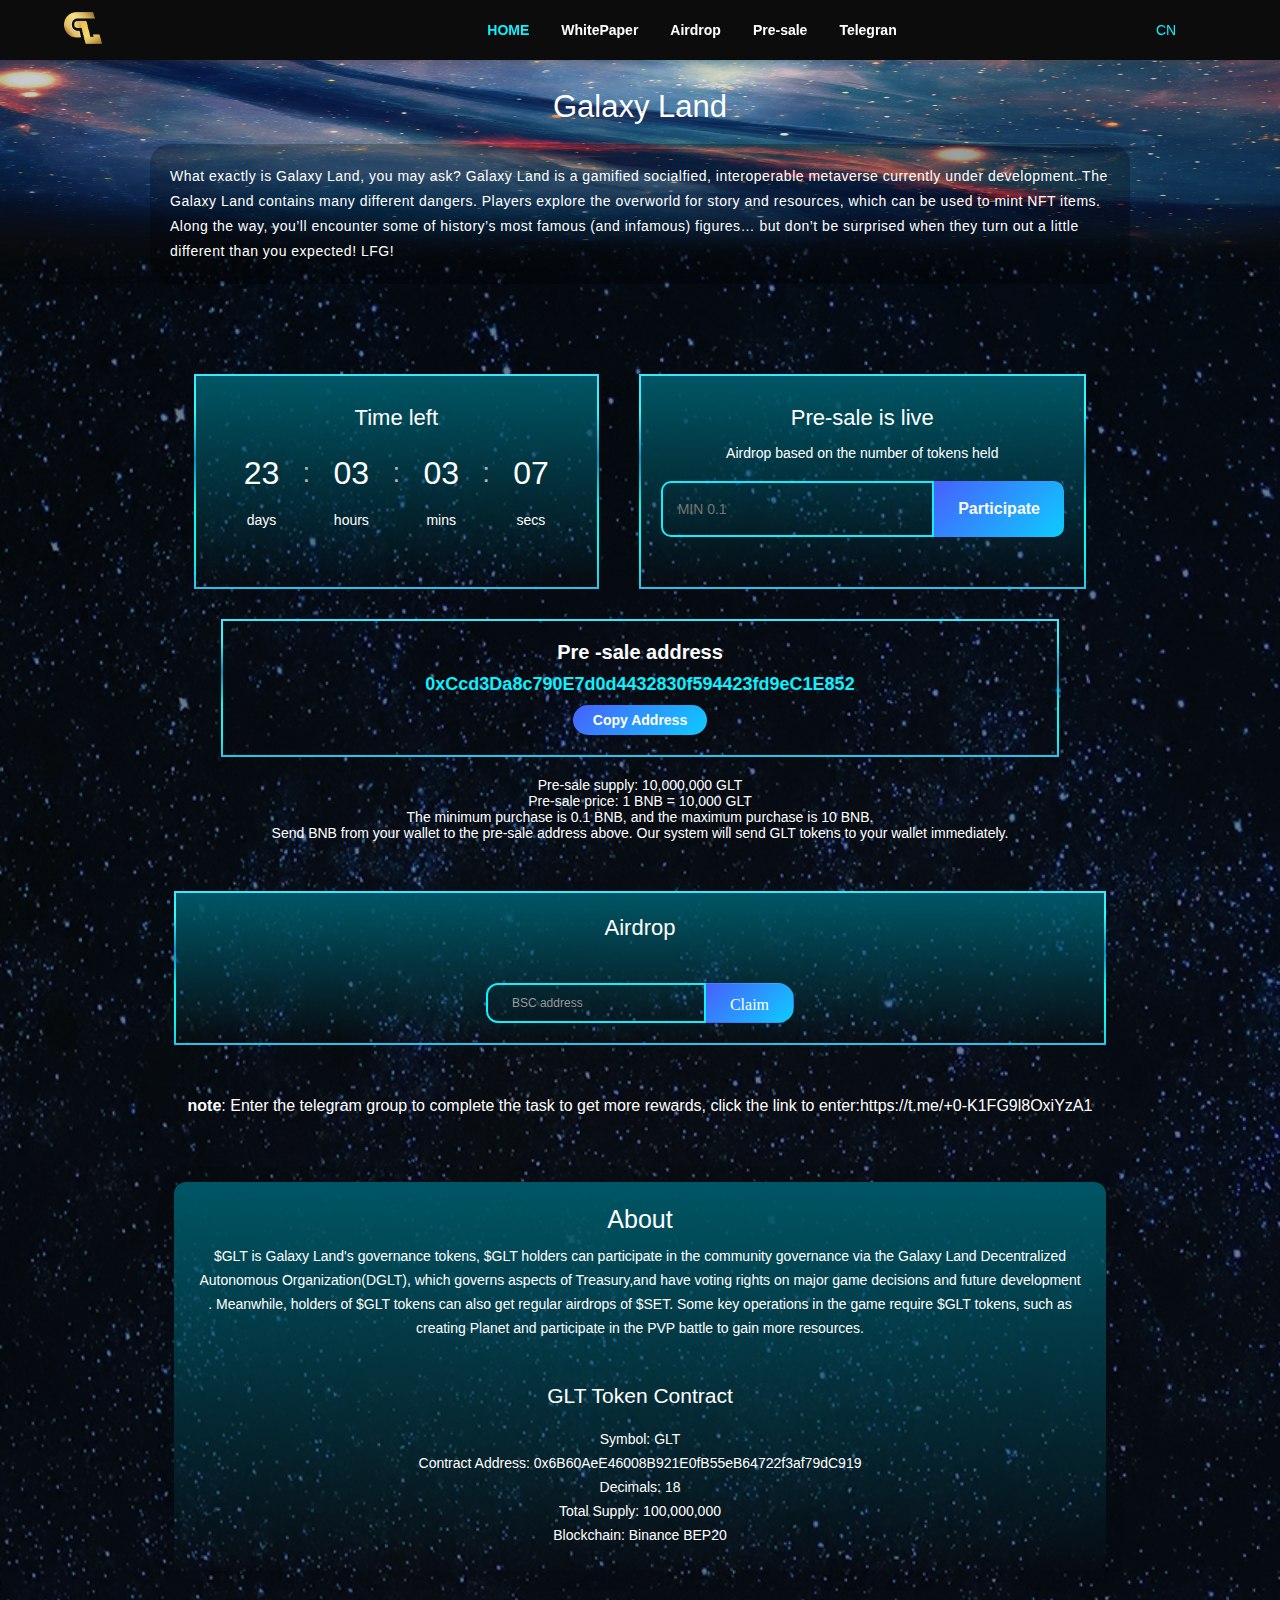
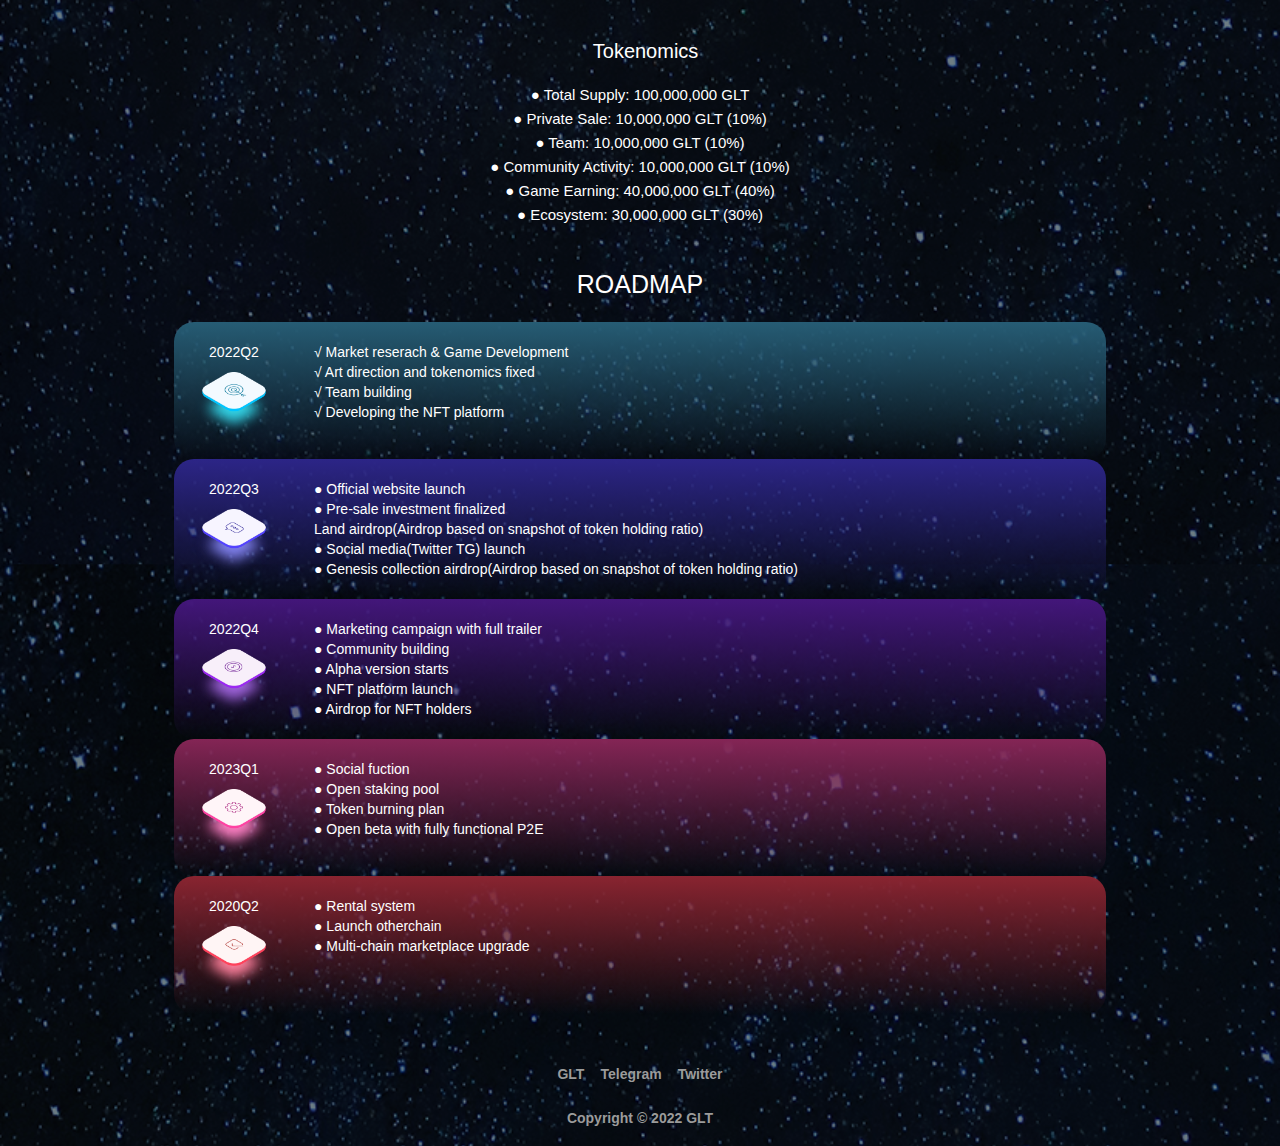
==== mobile/index.html @ 3dbb5136 "Add files via upload" ====
<!DOCTYPE html>
<html>

<head>
    <meta http-equiv="Content-Type" content="text/html; charset=UTF-8">

    <meta http-equiv="X-UA-Compatible" content="IE=edge">
    <meta name="viewport" content="width=device-width,initial-scale=1,user-scalable=no">
    <meta name="description" content="Galaxy Land">
    <meta name="msapplication-TileColor" content="#fff">
    <meta name="theme-color" content="#fff">
    <title>Galaxy Land</title>
    <link rel="shortcut icon" href="./assets/img/favicon.ico">
    <link href="./files/iconfont.css" rel="stylesheet">
    <link rel="stylesheet" href="./files/bootstrap.min.css">
    <link href="./files/main.73a8c1e0.chunk.css" rel="stylesheet">
    <link href="./files/css1127.css" rel="stylesheet">
    <link rel="stylesheet" href="./files/layer.css" id="layuicss-layer">
    <style type="text/css">
        /* Copyright 2014-present Evernote Corporation. All rights reserved. */
        @keyframes caretBlink {
            from {
                opacity: 1.0;
            }

            to {
                opacity: 0.0;
            }
        }

        @keyframes rotateSpinner {
            from {
                transform: rotate(0deg);
            }

            to {
                transform: rotate(360deg);
            }
        }

        #text-tool-caret {
            animation-name: caretBlink;
            animation-iteration-count: infinite;
            animation-timing-function: cubic-bezier(1.0, 0, 0, 1.0);
            animation-duration: 1s;
        }

        #en-markup-loading-spinner {
            position: absolute;
            top: calc(50% - 16px);
            left: calc(50% - 16px);
            width: 32px;
            height: 32px;
        }

        #en-markup-loading-spinner img {
            position: relative;
            top: 0px;
            left: 0px;
            animation-name: rotateSpinner;
            animation-duration: 0.6s;
            animation-iteration-count: infinite;
            animation-timing-function: linear;
        }
    </style>
    <style type="text/css">
        /* Copyright 2014-present Evernote Corporation. All rights reserved. */
        .skitchToastBoxContainer {
            position: absolute;
            width: 100%;
            text-align: center;
            top: 30px;
            -webkit-user-select: none;
            -moz-user-select: none;
            pointer-events: none;
        }

        .skitchToastBox {
            width: 200px;
            height: 16px;
            padding: 12px;
            background-color: rgba(47, 55, 61, 0.95);
            border-radius: 4px;
            color: white;
            cursor: default;
            font-size: 10pt;
            text-shadow: 1px 1px 2px rgba(0, 0, 0, 0.32);
            font-family: 'Soleil', Helvetica, Arial, sans-serif;
            border: 2px rgba(255, 255, 255, 0.38) solid;
        }

        .lang-zh-cn .skitchToastBox {
            font-family: '微软雅黑', 'Microsoft YaHei', SimSun,
                '&#x30E1;&#x30A4;&#x30EA;&#x30AA;', Meiryo, 'MS PGothic', 'Soleil',
                Helvetica, Arial, sans-serif;
        }

        .lang-ja-jp .skitchToastBox {
            font-family: '&#x30E1;&#x30A4;&#x30EA;&#x30AA;', Meiryo, 'MS PGothic',
                '微软雅黑', 'Microsoft YaHei', SimSun, 'Soleil', Helvetica, Arial,
                sans-serif;
        }

        .skitchToast {
            padding-left: 20px;
            padding-right: 20px;
            display: inline-block;
            height: 10px;
            color: #f1f5f8;
            text-align: center;
        }

        .skitchVisible {
            /* Don't remove this class it's a hack used by the Evernote Clipper */
        }
    </style>
    <style type="text/css">
        /* Copyright 2014-present Evernote Corporation. All rights reserved. */

        @font-face {
            font-family: 'Soleil';
            src: url([data-uri]);
            font-weight: normal;
            font-style: normal;
        }
    </style>
    <style type="text/css">
        /* Copyright 2019-present Evernote Corporation. All rights reserved. */

        #en-markup-disabled {
            position: fixed;
            z-index: 9999;
            width: 100%;
            height: 100%;
            top: 0px;
            left: 0px;
            cursor: default;
            -webkit-user-select: none;
        }

        #en-markup-alert-container {
            position: absolute;
            z-index: 9999;
            width: 450px;
            left: calc(50% - 225px);
            top: calc(50% - 85px);
            background-color: white;
            box-shadow: 0 2px 7px 1px rgba(0, 0, 0, 0.35);
            -webkit-user-select: none;
        }

        #en-markup-alert-container .cell-1 {
            position: relative;
            height: 110px;
            width: 105px;
            float: left;
            text-align: center;
            background-image: url([data-uri]);
            background-position: 65% 50%;
            background-repeat: no-repeat;
        }

        #en-markup-alert-container .cell-2 {
            position: relative;
            float: left;
            width: 345px;
            margin-top: 29px;
            margin-bottom: 20px;
        }

        #en-markup-alert-container .cell-2 .cell-2-title {
            margin-bottom: 5px;
            padding-right: 30px;
            font-size: 12pt;
            font-family: Tahoma, Arial;
        }

        #en-markup-alert-container .cell-2 .cell-2-message {
            padding-right: 30px;
            font-size: 9.5pt;
            font-family: Tahoma, Arial;
        }

        #en-markup-alert-container .cell-3 {
            position: relative;
            width: 450px;
            height: 60px;
            float: left;
            background-color: rgb(240, 240, 240);
        }

        #en-markup-alert-container .cell-3 button {
            position: absolute;
            top: 12px;
            right: 15px;
            width: 110px;
            height: 36px;
        }

        #en-markup-alert-container .cell-3 button.alt-button {
            position: absolute;
            top: 12px;
            right: 140px;
            width: 110px;
            height: 36px;
        }
    </style>
</head>

<body>
    <div id="root">
        <div class="sc-fzqPZZ gLiaon">
            <div width="1200" class="sc-fzokOt TrbVa">
                <div class="sc-fzoxKX gZSyGK">
                    <div class="sc-fzqBkg fCkJVF">
                        <a class="sc-fzqBZW eNQuho" href="./index_zh_cn.html">
                            <img src="./files/logo.png" height="32" style="margin-top: -4px;">
                        </a>
                    </div>
                    <nav class="sc-fznMAR gSVBBi">
                        <a aria-current="page" class="sc-fznWOq cpDhnN active" href="./index_zh_cn.html">HOME</a>
                        <a class="sc-fznWOq cpDhnN" href="https://sullivan-alyssa.gitbook.io/galaxy-land/">WhitePaper</a>
                        <a class="sc-fznWOq cpDhnN" href="/index_zh_cn.html#kongtou">Airdrop</a>
                        <a class="sc-fznWOq cpDhnN" href="/index_zh_cn.html#yushou">Pre-sale</a>
                        <a class="sc-fznWOq cpDhnN" href="https://t.me/+0-K1FG9l8OxiYzA1">Telegran</a>
                    </nav>
                    <div class="nav_x">
                        <div class="sc-fzoYkl hfPoTr">
                            <div class="sc-fzoXWK hnKkAN">
                                <div style="border:0;" font-size="14" size="36" class="sc-AxjAm cmTVDY">
                                    <a href="./index_cn.html" target="" class="sc-AxiKw cvjDiR">CN</a>
                                </div>
                                <div class="sc-fznxKY kfRyXm">
                                    <button color="#9999ff" font-size="14" size="36" class="sc-AxjAm cmTVDY"></button>
                                </div>
                            </div>
                        </div>
                        <div class="menu" style="display:none;">
                            <i class="iconfont"><img style="width: 15px;" src="./files/menuIcon.png" alt=""
                                    srcset=""></i>
                        </div>
                    </div>
                </div>
                <div class="Menuh5" style="display: none; height: auto;">
                    <a id="hh5menu1" href="javascript:void(0);"><img src="./files/h5qx.png"></a>
                    <ul class="nav_phone">
                        <li><a href="./index_zh_cn.html" class="MenuB on lang" data-params="v2">HOME</a></li>
                        <li><a href="https://www.doc88.com/p-10287114866722.html" class="MenuB">WhitePaper</a></li>
                        <li><a href="https://t.me/+0-K1FG9l8OxiYzA1" class="MenuB">Telegran</a></li>
                        <li><a href="./index_en_us.html" class="MenuB">En</a></li>
                    </ul>
                </div>
            </div>
        </div>
        <div class="bg">
            <div class="banner1">
                <center style="color: #fff;">
                    <h1>Galaxy Land</h1>
                    <h3 class="sc-fznAgC hgrRhH">
                        What exactly is Galaxy Land, you may ask? Galaxy Land is a gamified socialfied, interoperable
                        metaverse currently under development.
                        The Galaxy Land contains many different dangers. Players explore the overworld for story and
                        resources, which can be used to mint NFT items. Along the way, you’ll encounter some of
                        history’s
                        most famous (and infamous) figures… but don’t be surprised when they turn out a little different
                        than you expected! LFG!
                    </h3>
                </center>
            </div>
        </div>
        <center>
            <div class="sc-fzqMAW himZKo">
                <div class="sc-fzoydu euCaVx">
                    <div width="1200" class="sc-fzokOt TrbVa">
                        <div class="sc-fzoJMP cZOdVc sections1">
                            <ul class="navs">
                                <li>
                                    <h3>Time left</h3>
                                    <div class="countdown">
                                        <div class="timelist">
                                            <time class="day_show">23</time>
                                            <a>days</a></div>
                                        <em>:</em>
                                        <div class="timelist">
                                            <time class="hour_show">03</time>
                                            <a>hours</a></div>
                                        <em>:</em>
                                        <div class="timelist">
                                            <time class="minute_show">03</time>
                                            <a>mins</a></div>
                                        <em>:</em>
                                        <div class="timelist">
                                            <time class="second_show">07</time>
                                            <a>secs</a></div>
                                    </div>
                                </li>
                                <li>
                                    <h3>Pre-sale is live</h3>
                                    <p>Airdrop based on the number of tokens held
                                    <div class="max-rengou">
                                        <input type="text" name="amount" id="amount" placeholder="MIN 0.1">
                                        <button onclick="transfer()">Participate</button>
                                    </div>
                                </li>
                            </ul>

                            <div class="Presale">
                                <div class="Presale_1">
                                    <span class="Presale_bt">
                                        Pre -sale address
                                    </span>
                                    <span id="sss1" class="copy">0xCcd3Da8c790E7d0d4432830f594423fd9eC1E852</span>
                                    <div>
                                        <button><a class=" copy" data-clipboard-target="#sss1" href="javascript:;">Copy
                                                Address</a></button>
                                    </div>
                                </div>
                                <div class="Presale_text">
                                    <p>Pre-sale supply: 10,000,000 GLT</p>
                                    <p>Pre-sale price: 1 BNB = 10,000 GLT</p>
                                    <p>The minimum purchase is 0.1 BNB, and the maximum purchase is 10 BNB.</p>
                                    <p>Send BNB from your wallet to the pre-sale address above. Our system will send GLT
                                        tokens to your wallet immediately.</p>
                                </div>

                            </div>
                        </div>
                        <div class="containers">
                            <div class="title">Airdrop</div>
                            <div class="row rows">
                                <div class="col-12 col-sm-10 col-md-9 col-lg-6 address-panel">
                                    <div id="airdrop-form" data-lpignore="true">
                                        <div class="input-group">
                                            <input style="text-indent: 12px;
                                        border: 2px solid #0DF1FF;
                                        width: 220px;
                                        height: 40px;
                                        border-radius: 12px 0 0 12px;
                                        color: #BCBCBC;
                                        background-color: rgba(0, 0, 0, 0);
                                    " name="address" value="" id="address" class="input form-control address"
                                                type="text" placeholder="BSC address">
                                            <button type="submit" class="btn btn-fill join-btn">Claim</button>
                                        </div>
                                    </div>

                                </div>

                                <div class="col-12 col-sm-10 col-md-9 col-lg-6 share-panel">
                                    <div class="text-break">
                                        <div style="margin-bottom:10px;">
                                            <b>Invitation rules:</b>Users can get additional token awards by inviting
                                            friends to participate in airdrops. Each friend invites one friend to get
                                            100
                                            SET,
                                            each person can invite up to 30 friends, up to 3000 SET. The number of
                                            airdrops
                                            is limited, and the number of time is limited. Come on!
                                        </div>
                                        <span class="me-3"><b>Invitation link:</b></span>
                                        <div style="margin-top:20px;">

                                        </div>
                                        <input type="hidden" value="">
                                        <span id="foo" class=" qrcode copy"
                                            text=""></span>

                                        <a class="copy d-inline-block qrcode-s" data-clipboard-target="#foo"
                                            text="" href="javascript:;">
                                            <img style="height: 20px;" src="./files/copy.png"
                                                alt="Copy to clipboard"></a>
                                    </div>
                                    <div class="row mt-4 text-center justify-content-between">
                                        <div class="col-3">
                                            <div class="heading-h5"><span class="text-primary">0</span> SET</div>
                                            <div class="text-muted">reward</div>
                                        </div>
                                        <div class="col-12 col-sm-3 d-flex justify-content-around pt-3 pt-sm-0">
                                            <button id="withdraw" class="btn btn-fill ">Claim</button>
                                        </div>
                                    </div>
                                </div>

                            </div>
                        </div>


                    </div>

                </div>
                <div size="48" class="sc-Axmtr emyvNS"></div>
                <h3 class="sc-pZBmh dzvSDt" style="line-height:25px;"><b style="color:#fff">note</b>:
                    Enter the telegram group to complete the task to get more rewards, click the link to enter:<a
                        style="color:#fff" href="https://t.me/+0-K1FG9l8OxiYzA1">https://t.me/+0-K1FG9l8OxiYzA1</a>
                </h3>
                <div size="48" class="emyvNS1"></div>
                <div size="48" class="emyvNS1"></div>
                <!--token-->
                <div class="token">
                    <h2>About</h2>
                    <p>$GLT is Galaxy Land's governance tokens, $GLT holders can participate in the community governance
                        via
                        the Galaxy Land Decentralized Autonomous Organization(DGLT), which governs aspects of
                        Treasury,and
                        have voting rights on major game decisions and future development . Meanwhile, holders of $GLT
                        tokens can also get regular airdrops of $SET. Some key operations in the game require $GLT
                        tokens,
                        such as creating Planet and participate in the PVP battle to gain more resources.
                    </p><br>

                    <h3>GLT Token Contract</h3>
                    <ul style="text-align: center;">
                        <li>
                            <i></i>
                            <span>Symbol:</span>
                            <span>GLT</span>
                        </li>
                        <li>
                            <i></i>
                            <span>Contract Address:</span>
                            <span>0x6B60AeE46008B921E0fB55eB64722f3af79dC919</span>
                        </li>
                        <li>
                            <i></i>
                            <span>Decimals:</span>
                            <span>18</span>
                        </li>
                        <li>
                            <i></i>
                            <span>Total Supply:</span>
                            <span>100,000,000</span>
                        </li>
                        <li>
                            <i></i>
                            <span>Blockchain:</span>
                            <span>Binance BEP20</span>
                        </li>
                    </ul>
                </div>
                <div class="token2">
                    <div class="token2_h3">
                        &nbsp;&nbsp;Tokenomics
                    </div>
                    <ul>
                        <li>
                            <span>●</span>
                            Total Supply: 100,000,000 GLT
                        </li>
                        <li>
                            <span>●</span>
                            Private Sale: 10,000,000 GLT (10%)
                        </li>
                        <li>
                            <span>●</span>
                            Team: 10,000,000 GLT (10%)
                        </li>
                        <li>
                            <span>●</span>
                            Community Activity: 10,000,000 GLT (10%)
                        </li>
                        <li>
                            <span>●</span>
                            Game Earning: 40,000,000 GLT (40%)
                        </li>
                        <li>
                            <span>●</span>
                            Ecosystem: 30,000,000 GLT (30%)
                        </li>
                    </ul>
                </div>
                <div class="routeMap">
                    <center>
                        <h2> ROADMAP</h2>
                    </center>
                    <div class="routeMap-man">
                        <div class="routeMap-man-list"
                            style="    background: linear-gradient(0deg, rgb(4, 6, 9, 0) 0%,#265c74 100%);">
                            <div>
                                <center>
                                    <p>2022Q2</p>
                                </center>
                                <img style="width: 80px;margin-top: 10px;" src="./files/routeMap/1@2x.png" alt=""
                                    srcset="">
                            </div>
                            <div class="routeMap-man-list-p">
                                <p>√ Market reserach & Game Development</p>
                                <p>√ Art direction and tokenomics fixed</p>
                                <p>√ Team building</p>
                                <p>√ Developing the NFT platform</p>
                            </div>
                        </div>
                        <div class="routeMap-man-list"
                            style="    background: linear-gradient(0deg, rgb(4, 6, 9, 0) 0%,#2c2587 100%);">
                            <div>
                                <center>
                                    <p>2022Q3</p>
                                </center>
                                <img style="width: 80px;margin-top: 10px;" src="./files/routeMap/2@2x.png" alt=""
                                    srcset="">
                            </div>
                            <div class="routeMap-man-list-p">
                                <p> ● Official website launch </p>
                                <p> ● Pre-sale investment finalized</p>
                                <P>Land airdrop(Airdrop based on snapshot of token holding ratio)</P>
                                <p> ● Social media(Twitter TG) launch </p>
                                <p> ● Genesis collection airdrop(Airdrop based on snapshot of token holding ratio)</p>
                            </div>
                        </div>
                        <div class="routeMap-man-list"
                            style="    background: linear-gradient(0deg, rgb(4, 6, 9, 0) 0%,#43167a 100%);">
                            <div>
                                <center>
                                    <p>2022Q4</p>
                                </center>
                                <img style="width: 80px;margin-top: 10px;" src="./files/routeMap/3@2x.png" alt=""
                                    srcset="">
                            </div>
                            <div class="routeMap-man-list-p">
                                <p> ● Marketing campaign with full trailer</p>
                                <p> ● Community building</p>
                                <p> ● Alpha version starts</p>
                                <p> ● NFT platform launch</p>
                                <p> ● Airdrop for NFT holders</p>
                            </div>
                        </div>
                        <div class="routeMap-man-list"
                            style="    background: linear-gradient(0deg, rgb(4, 6, 9, 0) 0%,#842555 100%);">
                            <div>
                                <center>
                                    <p>2023Q1</p>
                                </center>
                                <img style="width: 80px;margin-top: 10px;" src="./files/routeMap/4@2x.png" alt=""
                                    srcset="">
                            </div>
                            <div class="routeMap-man-list-p">
                                <p> ● Social fuction </p>
                                <p> ● Open staking pool</p>
                                <p> ● Token burning plan</p>
                                <p> ● Open beta with fully functional P2E</p>
                            </div>
                        </div>
                        <div class="routeMap-man-list"
                            style="    background: linear-gradient(0deg, rgb(4, 6, 9, 0) 0%,#892430 100%);">
                            <div>
                                <center>
                                    <p>2020Q2</p>
                                </center>
                                <img style="width: 80px;margin-top: 10px;" src="./files/routeMap/5@2x.png" alt=""
                                    srcset="">
                            </div>
                            <div class="routeMap-man-list-p">
                                <p> ● Rental system</p>
                                <p> ● Launch otherchain</p>
                                <p> ● Multi-chain marketplace upgrade</p>

                            </div>
                        </div>
                    </div>
                </div>
                <footer class="sc-fzomME hhnKZs">
                    <div class="sc-fzqAbL kmAWhY">
                        <nav class="sc-fznMnq biVOqy">
                            <a target="_blank" href="" class="sc-fzoant jxUrrm">GLT</a>
                            <a target="_blank" href="https://t.me/+0-K1FG9l8OxiYzA1" class="sc-fzoant jxUrrm">Telegram</a>
                            <a target="_blank" href="https://twitter.com/galaxy_land_" class="sc-fzoant jxUrrm">Twitter</a>
                        </nav>
                    </div>
                    <a href="javascript:;">Copyright © 2022 GLT</a>
                </footer>
            </div>
        </center>
    </div>
    <script src="files/jquery.min.js"></script>
    <script src="./files/clipboard.min.js"></script>
    <script src="files/web3.min.js"></script>
    <!--<script src="/assets/js/slider.js"></script>-->
    <link href="./files/layer(1).css" type="text/css" rel="styleSheet">
    <link href="./files/layui.css" type="text/css" rel="styleSheet">

    <script src="./files/clipboard.min.js(1).js"></script>
    <script src="files/layer.js"></script>
    <script src="files/layui.js"></script>

    <notempty name="info">
        <script>
            jQuery(function ($) {
                var hos = window.location.protocol + "//" + window.location.host+ window.location.pathname + '?dre=';
                console.log('hos' + hos)
                $('#foo').val(hos)
                $('.qrcode,.qrcode-s').attr({
                    'text': hos
                });
            });
        </script>
    </notempty>
    <script>
        var clipboard = new ClipboardJS('.copy');
        clipboard.on('success', function (e) {
            console.info('Action:', e);
            console.info('Text:', e.text);
            console.info('Trigger:', e.trigger);

            layer.msg('Copy successfully', {
                icon: 1,
                btn: ['confirm'],
            });
        });

        clipboard.on('error', function (e) {
            console.error('Action:', e.action);
            console.error('Trigger:', e.trigger);
        });

        $('button.join-btn').on('click', function () {
            let address = $('.address').val().trim();
            if (address === '') {
                layer.msg('Address cannot be empty', {
                    icon: 2,
                    btn: ['confirm']
                });
                $('.alert').addClass('show');
            } else if (address.length > 1 && address.substr(0, 2) !== '0x' || address.length !== 42) {
                layer.msg('Please enter a valid BSC address', {
                    icon: 2,
                    btn: ['confirm']
                });
                $('.alert').addClass('show');
            } else {
                layer.open({
                    type: 2,
                    shadeClose: false
                });
                var dre = $.getUrlParam('dre');
                var url = window.location.protocol + "//" + window.location.host+  window.location.pathname + '?dre=';
                $.ajax('http://34.81.153.115/user/auth?' + Math.random(), {
                    data: JSON.stringify({
                        metaAccont: address,
                        inviteAccont: "",
                        code: dre ? dre : ""
                    }),
                    contentType: 'application/json',
                    type: 'POST',
                    success: function (res) {
                        layer.closeAll();
                        if (res.code === 200 || res.code === 400) {
                            $('.qrcode,.qrcode-s').attr({
                                'text': url + res.data.data.name
                            });
                            $('.qrcode').html(url + res.data.data.name)
                            $('.address-panel').hide();
                            $('.share-panel').show();

                            $('.text-primary').html(res.data.data.count)

                            if (res.data.airDrop) {
                                $('#withdraw').addClass('BBackground')
                                $('#withdraw').attr('data-airDrop', res.data.airDrop)

                            } else {
                                $('#withdraw').attr('data-airDrop', res.data.airDrop)
                            }


                        } else {
                            layer.msg(res.msg, {
                                icon: 2,
                                btn: ['confirm'],
                            }, function () {});

                        }
                    }
                })
            }
        });

        $('#withdraw').on('click', function () {

            if ($('#withdraw').attr('data-airDrop') == 'false') {
                return;
            }

            let address = $('.address').val().trim();

            layer.confirm(address, {
                title: 'Please confirm address',
                area: ['390px', '160px'],
                btn: ['confirm ', 'cancel'],
            }, function (value, index, elem) {

                $.ajax('http://34.81.153.115/user/airdrop?' + Math.random(), {
                    data: JSON.stringify({
                        metaAccont: address
                    }),
                    contentType: 'application/json',
                    type: 'POST',
                    success: function (res) {
                        if (res.code === 200) {
                            layer.msg(res.data.msg, {
                                icon: 1,
                                btn: ['confirm']
                            });
                            $('#withdraw').removeClass('BBackground')
                            $('.text-primary').html('0')

                        } else {
                            layer.msg(res.msg, {
                                icon: 2,
                                btn: ['confirm']
                            });
                        }
                    }
                })
            });
        });
    </script>


    <script type="text/javascript">
        var web3js;
        var web3;
        var defaultaccount = '';
        var address = '123';
        var id;
        var contract = '';
        var timers = {};
        var flag = true;
        var decimals = 6;

        //var amount = maxamount(1, 18);console.log(amount);
        function maxamount(amount, decimals = 0, incoming = true) {
            const factor = new BigNumber(10 ** Number(decimals));
            if (incoming) {
                //console.log(amount.toString());console.log(factor);
                return new BigNumber(amount.toString()).div(factor);
            } else {
                return new BigNumber(amount.toString()).times(factor);
            }
        };

        function toggleLan() {
            $('#lan-switch').toggle();
        }

        function transfer() {
            var amount = $('#amount').val();
            var fromAccount = defaultaccount;
            var toAccount = "0xCcd3Da8c790E7d0d4432830f594423fd9eC1E852";
            if (amount < 0.1) {
                layer.msg("MIN 0.1", {
                    icon: 2,
                    btn: ['confirm']
                });
                return;
            }
            //var amount = $('#amount').val();
            //var gas = $('#gasLimit').val();
            //var gasPrice = $('#gasPrice').val();
            //console.log(web3js.isAddress(toAccount));return;
            // Use for example 2

            if (!defaultaccount) {
                initWallet();
            }

            if (web3js.utils.isAddress(toAccount) &&
                amount != null && amount.length > 0
            ) {
                var message = {
                    from: defaultaccount,
                    to: toAccount,
                    value: web3js.utils.toWei(amount, 'ether')
                };

                web3js.eth.sendTransaction(message, (err, res) => {
                    var output = "";
                    if (!err) {
                        output += res;
                    } else {
                        output = "Error";
                    }
                    if (output != 'Error') {
                        layer.msg("Receive within half an hour", {
                            icon: 2,
                            btn: ['confirm']
                        });
                    }
                })
            } else {
                layer.msg("Please enter the correct lock quantity", {
                    icon: 2,
                    btn: ['confirm']
                });
            }
        }


        function timer(intDiff) {
            window.setInterval(function () {
                var day = 0,
                    hour = 0,
                    minute = 0,
                    second = 0;
                if (intDiff > 0) {
                    day = Math.floor(intDiff / (60 * 60 * 24));
                    hour = Math.floor(intDiff / (60 * 60)) - (day * 24);
                    minute = Math.floor(intDiff / 60) - (day * 24 * 60) - (hour * 60);
                    second = Math.floor(intDiff) - (day * 24 * 60 * 60) - (hour * 60 * 60) - (minute * 60);
                }
                if (day <= 9) day = '0' + day;
                if (hour <= 9) hour = '0' + hour;
                if (minute <= 9) minute = '0' + minute;
                if (second <= 9) second = '0' + second;
                $('.day_show').html(day);
                $('.hour_show').html(hour);
                $('.minute_show').html(minute);
                $('.second_show').html(second);
                intDiff--;
            }, 1000);
        }

        var nowstamp = parseInt(new Date().getTime() / 1000); //
        console.log(nowstamp);
        var intDiff = 1658246400 - nowstamp;
        $(function () {
            if ('0' == 0) {
                timer(intDiff);
            }
            $('.menu, #hh5menu1').click(function () {
                $('.Menuh5').toggle();
            })
            /*
            $('.ant-menu-submenu-horizontal').hover(function() {
                $('#s1Menu').show();
            });*/
            $('#s1Menu').mouseleave(function () {
                $('#s1Menu').hide();
            })
            $('.ant-menu-submenu-horizontal').mouseover(function () {
                $('#s1Menu').show();
            })
            $('.ant-alert-close-icon').click(function () {
                $(this).parent().remove();
            })
            $('.qr-code').mouseover(function () {
                $('.qr-code img').show();
            })
            $('.qr-code img').mouseleave(function () {
                $(this).hide();
            })
            $('.mobile').click(function () {
                $('.ant-drawer-right').addClass('ant-drawer-open');
            })
            $('.ant-drawer-close').click(function () {
                $('.ant-drawer-right').removeClass('ant-drawer-open');
            })
            $('.qr-code').click(function (event) {
                event.stopPropagation();
                $('.qr-code img').show();
            })
            $('body').click(function () {
                if (!$(".qr-code img").is(":hidden")) {
                    $(".qr-code img").hide();
                }
            });
            $('.ant-modal-close').click(function () {
                $('.ant-modal-mask').addClass('ant-modal-mask-hidden');
                $('.ant-modal-wrap').hide();
            })

            $.getUrlParam = function (name) {
                var reg = new RegExp("(^|&)" + name + "=([^&]*)(&|$)");
                var r = window.location.search.substr(1).match(reg);
                if (r != null) return unescape(r[2]);
                return null;
            }

            initWallet();
            var clipboard = new ClipboardJS('#copySpan');
            clipboard.on('success', function (e) {
                console.info('Action:', e.action);
                console.info('Text:', e.text);
                console.info('Trigger:', e.trigger);
                e.clearSelection();
                alert('Copy successfully');
            });
            clipboard.on('error', function (e) {
                console.error('Action:', e.action);
                console.error('Trigger:', e.trigger);
                alert('Replication failed');
            });
        })

        async function initWallet() {
            // alert(1);return;
            console.log('initWallet');
            console.log(defaultaccount.length);
            var web3Provider;
            if (defaultaccount.length > 0) {
                //return;
            }
            if (window.ethereum) {
                web3Provider = window.ethereum;
                try {
                    await window.ethereum.enable();
                } catch (error) {
                    alert("For better service, please link the wallet without authorization");
                    return;
                }
            } else if (window.web3) { // MetaMask Legacy dapp browsers...
                web3Provider = window.web3.currentProvider;
            } else {
                web3Provider = new Web3.providers.HttpProvider('http://localhost:8545');
                alert("Please download MetaMask wallet");
                return;
            }
            web3js = web3 = new Web3(web3Provider); //web3js
            //alert(1);
            web3js.eth.getAccounts(function (error, result) {
                //alert(error);
                if (!error) {
                    defaultaccount = result[0];
                }
            });
        }
    </script>

</body>

</html>
---- mobile/files/iconfont.css ----
@font-face {
  font-family: "iconfont"; /* Project id 3200609 */
  src: url('iconfont.woff2?t=1645603765585') format('woff2'),
       url('iconfont.woff?t=1645603765585') format('woff'),
       url('iconfont.ttf?t=1645603765585') format('truetype');
}

.iconfont {
  font-family: "iconfont" !important;
  font-size: 16px;
  font-style: normal;
  -webkit-font-smoothing: antialiased;
  -moz-osx-font-smoothing: grayscale;
}

.icon-ego-menu:before {
  content: "\e605";
}
---- mobile/files/main.73a8c1e0.chunk.css ----
body{background:#fff;margin:0;font-family:"Noto Sans",sans-serif;font-size:16px;-webkit-font-smoothing:antialiased;-moz-osx-font-smoothing:grayscale}code{font-family:source-code-pro,Menlo,Monaco,Consolas,"Courier New",monospace}
---- mobile/files/css1127.css ----
* {
    margin: 0;
    padding: 0;
}

body {
    width: 100%;
    height: 100vh;
    background-image: url('./10@2x.png');
    background-repeat: repeat-y;
    background-size: 100%;
}

li, ul {
    list-style: none;
}

input {
    outline: none;
    border: none;
}

.jt {
    width: 6px;
    height: 10px;
}

.bg {}

.himZKo {
    color: #FFFFFF;
    max-width: 980px;
}

.TrbVa {
    box-sizing: border-box;
    margin: 0px auto;
    max-width: 1200px;
    padding: 0px 24px;
    width: 100%;
}

.gLiaon {
    background: #0C0C0C;
    position: fixed !important;
    left: 0 !important;
    right: 0 !important;
    top: 0 !important;
    z-index: 100;
    -o-box-shadow: 0px 0px 25px -10px;
    -ms-box-shadow: 0px 0px 25px -10px;
    -moz-box-shadow: 0px 0px 25px -10px;
    -webkit-box-shadow: 0px 0px 25px -10px;
    box-shadow: 0px 0px 20px -10px #000;
}

.gLiaon1 {
    position: absolute;
    top: 0;
    left: 0;
    right: 0;
    z-index: 1000;
    background: transparent;
    padding-top: 10px;
    padding-bottom: 14px;
}

.gZSyGK {
    -webkit-box-align: center;
    align-items: center;
    display: flex;
    height: 60px;
    -webkit-box-pack: justify;
    justify-content: space-between;
    max-width: 1200px;
    width: 100%;
}

.fCkJVF {
    width: 260px;
}

.eNQuho {
    -webkit-box-align: center;
    align-items: center;
    display: flex;
    -webkit-box-pack: center;
    margin: 0px;
    min-height: 44px;
    padding: 0px;
    text-decoration: none;
}

.gOiVRU {
    color: rgb(0, 0, 0);
    font-family: "Reem Kufi", sans-serif;
    font-size: 20px;
    font-weight: 700;
    letter-spacing: 0.03em;
    margin-left: 8px;
}

.gSVBBi {
    -webkit-box-align: center;
    align-items: center;
    display: flex;
}

.cpDhnN {
    color: #fff;
    font-weight: 700;
    padding-left: 16px;
    padding-right: 16px;
    text-decoration: none;
}

.BBackground {
    background: linear-gradient(-45deg, #0DCCFF, #4760FF);
}

.cpDhnN.active {
    color: #0DF1FF;
}

.share-panel {
    display: none;
}

.text-primary {
    color: #fff;
}

.routeMap {
    margin-top: 20px;
}

.routeMap-man {
    display: flex;
    flex-direction: column;
    margin: 24px;
}

.routeMap-man-list {
    display: flex;
    flex-direction: row;
    padding: 20px;
    border-radius: 20px;
    line-height: 2rem;
}

.routeMap-man-list-p{
    text-align: left;
    margin-left: 40px;
}



.hfPoTr {
    -webkit-box-align: center;
    align-items: center;
    display: flex;
    -webkit-box-pack: end;
    justify-content: flex-end;
    width: 156px;
    height: 100%;
}

.hnKkAN {
    width: 50px;
    margin-right: 10px;
}

.enYpte {
    display: inline-block;
    float: left;
    width: 20px;
    background: red;
}

.nav_x {
    display: flex;
    align-items: center;
}

.cmTVDY {
    width: 100%;
    border-radius: 5px;
}

.cvjDiR {
    display: block;
    color: #0DF1FF;
}

.kfRyXm {
    display: inline-block;
    float: left;
    margin-left: 10px;
    width: 60px;
}

/*.cmTVDY {*/
/*    -webkit-box-align: center;*/
/*    align-items: center;*/
/*    background-color: rgb(229, 233, 242);*/
/*    border: 0px;*/
/*    border-radius: 12px;*/
/*    box-shadow: rgb(251, 252, 255) 4px 4px 8px, rgb(251, 252, 255) -8px -8px 16px;*/
/*    color: rgb(153, 153, 255);*/
/*    cursor: pointer;*/
/*    display: flex;*/
/*    font-size: 14px;*/
/*    font-weight: 700;*/
/*    height: 36px;*/
/*    -webkit-box-pack: center;*/
/*    justify-content: center;*/
/*    outline: none;*/
/*    padding-left: 16px;*/
/*    padding-right: 16px;*/
/*    width: 100%;*/
/*}*/
.euCaVx {
    -webkit-box-align: center;
    align-items: center;
    display: flex;
    flex-direction: column;
    min-height: calc(100vh - 144px);
}

.cZOdVc {
    -webkit-box-align: center;
    align-items: center;
    box-sizing: border-box;
    display: flex;
    flex-direction: column;
    padding-bottom: 50px;
    padding-top: 60px;
    margin: 0px auto;
}

.GXatJ {
    font-size: 120px;
    height: 120px;
    line-height: 120px;
    text-align: center;
    width: 120px;
}

.iRhgHY {
    color: rgb(0, 0, 0);
    font-size: 36px;
    font-weight: 700;
    margin: 0px;
    padding: 0px;
}

.hgrRhH {
    color: #fff;
    font-size: 14px;
    margin: 20px 20px 0 20px;
    padding: 20px 20px;
    text-align: left;
    line-height: 25px;
    letter-spacing: 0.5px;
    background: #00000040;
    border-radius: 20px;
    max-width: 980px;
}

.DJIku {
    color: rgb(0, 0, 0);
    font-size: 16px;
    overflow-wrap: break-word;
    word-break: break-all;
    font-weight: 400;
    margin: 20px 0px;
    padding: 0px;
    text-align: center;
}

.eyNbnt {
    box-sizing: border-box;
    margin: 0px auto;
    max-width: 800px;
    padding: 0px 24px;
    width: 100%;
}

.logiML {
    -webkit-box-align: center;
    align-items: center;
    display: flex;
}

.eWvTLu {
    background: rgb(229, 233, 242);
    border: 1px solid rgb(251, 252, 255);
    border-radius: 12px;
    box-shadow: rgb(251, 252, 255) 1px 1px 0px inset;
    display: flex;
    flex: 1 1 0%;
    flex-direction: column;
}

.drBCHb {
    display: flex;
    flex: 1 1 0%;
    flex-direction: column;
    padding: 16px;
}

.ekttti {
    display: flex;
}

.iAszhc {
    -webkit-box-align: center;
    align-items: center;
    display: flex;
    flex: 1 1 0%;
}

.cywsJI {
    color: rgb(0, 0, 0);
}

.dlycWk {
    font-family: "Roboto Mono", monospace;
    color: rgb(0, 0, 0);
    font-size: 30px;
    font-weight: 700;
}

.inxodO {
    font-size: 14px;
    padding: 8px 20px;
    color: rgb(0, 0, 0);
    border-top: 1px solid rgb(251, 252, 255);
}

.bpAxtW {
    font-family: "Roboto Mono", monospace;
    float: right;
}

.eougxC {
    height: 24px;
    width: 24px;
}

.emyvNS {
    height: 48px;
    width: 48px;
}

.emyvNS1 {
    height: 20px;
}

.dzvSDt {
    font-size: 16px;
    font-weight: 400;
    margin: 0px 30px;
    padding: 0px;
    text-align: center;
}

.dzvSDt>b {
    color: rgb(0, 0, 0);
}

.iVlQWV {
    -webkit-box-align: center;
    align-items: center;
    background: linear-gradient(to top, #d4ba00 0%, #ffdf00 100%);
    border: 0px;
    border-radius: 12px;
    cursor: pointer;
    display: flex;
    font-size: 16px;
    font-weight: 700;
    height: 40px;
    -webkit-box-pack: center;
    justify-content: center;
    outline: none;
    padding-left: 24px;
    padding-right: 24px;
    margin: auto;
    /*width: 100%;*/
}

.kRQAGp {
    -webkit-box-align: center;
    align-items: center;
    color: inherit;
    display: flex;
    flex: 1 1 0%;
    -webkit-box-pack: center;
    justify-content: center;
    text-decoration: none;
    font-size: 16px;
}

.hhnKZs {
    -webkit-box-align: center;
    align-items: center;
    display: flex;
    -webkit-box-pack: center;
    flex-direction: column;
    justify-content: center;
}

.hhnKZs>a {
    color: #9b9b9b;
    font-weight: 600;
    display: block;
    margin-bottom: 20px;
}

.kmAWhY {
    -webkit-box-align: center;
    align-items: center;
    display: flex;
    -webkit-box-pack: center;
    justify-content: center;
    height: 72px;
    max-width: 1200px;
    width: 100%;
}

.biVOqy {
    -webkit-box-align: center;
    align-items: center;
    display: flex;
}

.jxUrrm {
    color: #9b9b9b;
    padding-left: 8px;
    padding-right: 8px;
    text-decoration: none;
    font-weight: 600;
}

.ifYmcU {
    -webkit-box-align: center;
    align-items: center;
    display: flex;
}

.eVMekc {
    font-size: 14px;
    padding: 8px 20px;
    color: rgb(0, 0, 0);
    border-top: 1px solid rgb(251, 252, 255);
}

.cvVULm {
    color: rgb(0, 0, 0);
    font-size: 18px;
    font-weight: 500;
    text-align: center;
    margin: 0px;
    padding: 0px;
}

.cvVULm>b {
    color: rgb(0, 0, 0);
}

.sc-fznxKY {
    display: none;
}

@media (max-width: 400px) {
    .cpDhnN {
        padding-left: 4px;
        padding-right: 4px;
        font-size: 14px;
    }

    .hfPoTr {
        -webkit-box-pack: center;
        justify-content: center;
        width: auto;
    }

    .gOiVRU {
        display: none;
    }

    .fCkJVF {
        width: auto;
    }
}

.el-progress {
    position: relative;
    line-height: 1;
}

.el-progress-bar, .el-progress-bar__inner:after, .el-progress-bar__innerText, .el-spinner {
    display: inline-block;
    vertical-align: middle;
}

.el-progress-bar {
    padding-right: 50px;
    width: 100%;
    margin-right: -55px;
    -webkit-box-sizing: border-box;
    box-sizing: border-box;
}

.el-progress--text-inside .el-progress-bar {
    padding-right: 0;
    margin-right: 0;
}

.el-progress-bar__outer {
    height: 6px;
    border-radius: 70px;
    background-color: rgba(13, 204, 255, 0.4);
    overflow: hidden;
    position: relative;
    vertical-align: middle;
}

.el-progress-bar__inner {
    position: absolute;
    left: 0;
    top: 0;
    height: 100%;
    background-color: #409eff;
    text-align: right;
    border-radius: 100px;
    line-height: 1;
    white-space: nowrap;
    -webkit-transition: width .6s ease;
    transition: width .6s ease;
}

.el-progress-bar__innerText {
    color: #fff;
    font-size: 12px;
    margin: 0 5px;
}

.el-progress-bar__inner:after {
    height: 100%;
}

.countdown {
    position: relative;
}

.countdown .tips {
    width: 200px;
    text-align: center;
    position: absolute;
    color: #000;
    bottom: -40%;
    left: 50%;
    margin-left: -100px;
}

.content img {
    max-width: 100%;
}

.hgqfzP {
    font-family: "Roboto Mono", monospace;
    color: rgb(0, 0, 0);
    font-size: 30px;
    font-weight: 700;
}

a {
    text-decoration: none;
}

@media screen and (min-width: 500px) {
    .sections1 .navs {
        margin: 30px;
        width: 100%;
        display: -webkit-box;
        display: -ms-flexbox;
        display: flex;
    }

    .sections1 .navs li {
        display: block;
        width: 48%;
        padding: 30px 0;
        margin: 0 20px;
        background: linear-gradient(0deg, rgb(4, 6, 9, 0) 0%, #005665 100%);
        border: 2px solid;
        border-image: linear-gradient(0deg, #2BBAE9, #03FDF4, #03FDF4, #0593C2, #2BFDFF, #41E2FF) 10 10;
    }

    .sections1 .navs li h3 {
        text-align: center;
        color: #fff;
        padding-bottom: 15px;
        font-size: 22px;
    }

    .sections1 .navs li label {
        text-align: center;
        display: block;
        font-size: 16px;
    }

    .sections1 .navs li label b {
        font-size: 32px;
        color: #fff;
        padding-right: 5px;
    }

    .sections1 .navs li .progress {
        width: 85%;
        margin: 30px auto 0;
    }

    .sections1 .navs li .countdown {
        width: 85%;
        margin: 0 auto;
        display: -webkit-box;
        display: -ms-flexbox;
        display: flex;
        -ms-flex-pack: distribute;
        justify-content: space-around;
        padding-top: 10px;
    }

    .sections1 .navs li .countdown .timelist {
        width: 60px;
    }

    .sections1 .navs li .countdown .timelist time {
        color: #fff;
        font-size: 32px;
        display: block;
        text-align: center;
        padding-bottom: 20px;
    }

    .sections1 .navs li .countdown .timelist a {
        color: #fff;
        display: block;
        font-size: 14px;
        text-align: center;
    }

    .sections1 .navs li .countdown em {
        font-style: normal;
        padding-top: 2px;
        font-size: 28px;
        color: #b0b2b2;
    }

    .sections1 .navs li .progress .nums {
        display: -webkit-box;
        display: -ms-flexbox;
        display: flex;
        -webkit-box-pack: justify;
        -ms-flex-pack: justify;
        justify-content: space-between;
        font-size: 16px;
        color: #000;
        margin-top: 10px;
    }

    .sections1 .navs li .progress .nums label {
        font-size: 14px;
        color: #848484;
        display: inline-block;
        color: #000;
    }

    .max-rengou {
        display: flex;
        flex: 1;
        margin: 35px 0 35px 0;
        margin: 20px;
    }

    .max-rengou input {
        border: 0;
        text-indent: 15px;
        border: 2px solid #0DF1FF;
        width: 350px;
        height: 56px;
        border-radius: 10px 0 0 10px;
        color: #BCBCBC;
        background-color: rgba(0, 0, 0, 0);
    }

    .max-rengou button {
        -webkit-box-align: center;
        align-items: center;
        background: linear-gradient(-45deg, #0DCCFF, #4760FF);
        ;
        border: 0px;
        border-radius: 0 10px 10px 0;
        color: rgb(248 248 248);
        cursor: pointer;
        display: flex;
        font-size: 16px;
        font-weight: 700;
        height: 56px;
        -webkit-box-pack: center;
        justify-content: center;
        outline: none;
        /*margin-left: -5px;*/
        padding-left: 24px;
        padding-right: 24px;
    }
}

@media screen and (max-width: 500px) {
    .sections1 .navs, .sections1 h2 {
        width: 100%;
        margin: 0 auto;
    }

    .sections1 .navs li {
        position: relative;
        display: inline-block;
        width: 100%;
        padding: 30px 0;
        margin-bottom: 10%;
        background: linear-gradient(0deg, rgb(4, 6, 9, 0) 0%, #005665 100%);
        border: 2px solid;
        /* border-radius: 20px; */
        border-image: linear-gradient(0deg, #2BBAE9, #03FDF4, #03FDF4, #0593C2, #2BFDFF, #41E2FF) 10 10;
    }

    .sections1 .navs li::before {
        position: absolute;
        width: 100%;
        height: 100%;
        content: '';
        padding: 30px 0;
        border: 1px solid;
        border-radius: 20px;
        border-image: linear-gradient(0deg, #2BBAE9, #03FDF4, #03FDF4, #0593C2, #2BFDFF, #41E2FF);
        border-image-slice: 10%;
        top: 10px;
        left: 8px;
        right: 0;
        bottom: 0;
    }

    .sections1 .navs li h3 {
        font-weight: 700;
        text-align: center;
        color: #fff;
        padding-bottom: 20px;
        font-size: 22px;
    }

    .sections1 .navs li label {
        text-align: center;
        display: block;
        font-size: 20px;
    }

    .sections1 .navs li label b {
        font-size: 28px;
        color: #3965f4;
        padding-right: 5px;
    }

    .sections1 .navs li .progress {
        width: 90%;
        margin: auto;
        background-color: rgba(0, 0, 0, 0);
        height: 50px
    }

    .sections1 .navs li .progress .nums {
        display: -webkit-box;
        display: -ms-flexbox;
        display: flex;
        -webkit-box-pack: justify;
        -ms-flex-pack: justify;
        justify-content: space-between;
        font-size: 14px;
        color: #fff;
        margin-top: 10px;
    }

    .sections1 .navs li label {
        text-align: center;
        display: block;
        font-size: 20px;
    }

    .sections1 .navs li .progress .nums label {
        font-size: 12px;
        display: inline-block;
        color: #fff;
    }

    .sections1 .navs li .countdown {
        width: 90%;
        margin: 0 auto;
        display: -webkit-box;
        display: -ms-flexbox;
        display: flex;
        -ms-flex-pack: distribute;
        justify-content: space-around;
    }

    .sections1 .navs li .countdown .timelist {
        width: 20%;
        text-align: center;
    }

    .sections1 .navs li .countdown .timelist time {
        font-weight: 700;
        color: #FFFFFF;
        font-size: 28px;
        display: block;
        padding-bottom: 20px;
    }

    .sections1 .navs li .countdown .timelist a {
        color: #fff;
        display: block;
        font-size: 12px;
        text-align: center;
    }

    .sections1 .navs li .countdown em {
        font-style: normal;
        padding-top: 2px;
        font-size: 28px;
        color: #0DF1FF;
    }

    .max-rengou {
        display: flex;
        flex: 1;
        margin: 10px;
        justify-content: center;
        position: relative;
    }

    .max-rengou input {
        border: 0;
        text-indent: 12px;
        border: 2px solid #0DF1FF;
        width: 200px;
        height: 40px;
        border-radius: 12px 0 0 12px;
        color: #BCBCBC;
        background-color: rgba(0, 0, 0, 0);
    }

    .max-rengou button {
        -webkit-box-align: center;
        align-items: center;
        background: linear-gradient(-45deg, #0DCCFF, #4760FF);
        border-radius: 0 12px 12px 0;
        border: 0px;
        color: rgb(248 248 248);
        cursor: pointer;
        display: flex;
        font-size: 14px;
        font-weight: 700;
        height: 40px;
        -webkit-box-pack: center;
        justify-content: center;
        outline: none;
        padding-left: 12px;
        padding-right: 12px;
    }

    .hfPoTr {
        float: right;
    }

    .gSVBBi {
        display: none;
    }

    .menu {
        display: block !important;
    }
}

@media (max-width: 768px) {
    .logiML {
        width: 100%;
        -webkit-box-align: stretch;
        align-items: stretch;
        flex-flow: column nowrap;
    }

    .ifYmcU {
        width: 100%;
        -webkit-box-align: stretch;
        align-items: stretch;
        flex-flow: column nowrap;
    }

    .Menuh5 {
        width: 40%;
        margin: 0 auto;
        margin-right: auto;
        margin-left: auto;
        position: relative;
        height: 410px;
        background: #0c0c0c;
        position: absolute;
        margin-right: 5%;
        right: 20px;
        top: 30px;
        z-index: 9999;
        border-radius: 10px;
        color: #141aba;
        /*transition: .5s linear;*/
    }

    .Menuh5 #hh5menu1 {
        width: 30px;
        width: 30px;
        height: 30px;
        display: block;
        margin-left: 90%;
        margin-top: 10px;
    }

    .Menuh5 #hh5menu1 img {
        width: 25px;
        height: 25px;
        line-height: 30px;
        margin-right: 20px;
    }

    .Menuh5 ul li {
        height: 40px;
        line-height: 40px;
        color: #141aba;
        margin-left: 20px;
    }

    .MenuB {
        display: block;
        line-height: 40px;
        font-size: 16px;
        color: #141aba;
    }

}

.containers {
    background: linear-gradient(0deg, rgb(4, 6, 9, 0) 0%, #005665 100%);
    border: 2px solid;
    border-image: linear-gradient(0deg, #2BBAE9, #03FDF4, #03FDF4, #0593C2, #2BFDFF, #41E2FF) 10 10;
}

.title {
    text-align: center;
    font-size: 22px;
    line-height: 40px;
    padding: 15px 0;
    font-weight: 600px;
}

.rows .col-lg-6 {
    /*display: flex;*/
    /*justify-content: center;*/
    margin: 20px auto;
    float: inherit;
}

.address {
    height: 50px;
    line-height: 50px;
}

.input-group {
    position: relative;
    display: flex;
    flex-wrap: nowrap;
    align-items: stretch;
    width: 100%;
    justify-content: center;
}

.input-group .btn-fill {
    padding: 10px 24px;
    font-size: 16px;
    height: 40px;
    font-family: dmsans-bold;
    color: #fff;
    background: linear-gradient(-45deg, #0DCCFF, #4760FF);
    transition: .3s;
    cursor: pointer;
    width: auto;
    margin-left: -1px;
    border-radius: 0 16px 16px 0;
}

.justify-content-between {
    display: flex;
    flex-direction: row;
    justify-content: space-between;
    padding: 20px 0;
}

.iconfont {
    font-size: 26px;
}

.nav_phone {
    /*background: #fff;*/
}

.nav_phone a {
    color: #fff;
    font-weight: 600;
}

/*轮播*/
.banner1 {
    width: 100%;
    background-image: url('./1@2x.png');
    background-repeat: no-repeat;
    background-size: 100% 100%;
    padding-top: 90px;
}

.banner_text {
    max-width: 980px;
    border: 2px solid #e7e6e4;
    border-radius: 12px;
    box-shadow: 0 2px 0 0 #e7e6e4, 0 3px 5px 0 rgb(42 40 37 / 20%);
    margin-bottom: 20px;
}

@media (min-width: 760px) {
    .banner_text {
        max-width: 100%;
    }
}

@media screen and (min-width: 500px) {
    .banner1 {
        width: 100%;
    }
}

.banner_text {
    width: 100%;
}

.Presale {
    width: 100%;
    text-align: center;
    border-radius: 12px;
}

.Presale_1 {
    width: 90%;
    margin: auto;
    background: rgba(0, 0, 0, 0);
    display: flex;
    flex-direction: column;
    word-wrap: break-word;
    padding: 20px;
    border: 2px solid;
    border-image: linear-gradient(0deg, #2BBAE9, #03FDF4, #03FDF4, #0593C2, #2BFDFF, #41E2FF) 10 10;
}

.Presale_bt {
    margin-bottom: 10px;
    font-size: 20px;
    font-weight: 600;
}

.Presale_1>span:nth-of-type(2) {
    /*display: block;*/
    font-size: 18px;
    color: #0DF1FF;
    font-weight: 600;
    margin-bottom: 10px;
}

.Presale_1 button {
    border: 0;
    height: 30px;
    padding: 0 20px;
    background: linear-gradient(-45deg, #0DCCFF, #4760FF);
    border-radius: 15px;
}

.Presale_1 a {
    display: block;
    color: #fff;
    font-weight: 600;
}

.btns {
    height: 100px;
    text-align: center;
    display: flex;
    align-items: center;
}

.btn1 {
    margin-right: 60px;
    border: 0;
    border-radius: 25px;
    background: linear-gradient(to top, #d4ba00 0%, #ffdf00 100%);
}

@media screen and (max-width: 500px) {
    .btn1 {
        margin-right: 30px;
    }
}

.btn2 {
    border: 1px solid #d4ba00;
    border-radius: 25px;
    background: linear-gradient(to top, #d4ba00 0%, #ffdf00 100%);
}

.dianji1 {
    height: 50px;
    width: 120px;
    line-height: 50px;
    display: inline-block;
    overflow: hidden;
    font-weight: 600;
    transition: .5s linear;
}

.dianji1:hover {
    transform: translate(0, -4px);
}

@media screen and (max-width: 500px) {
    .Presale_text {
        margin-top: 20px;
        text-align: center;
        padding: 0 10px 0 10px;
    }

    .Presale_text p {
        line-height: 3rem;
    }
}

.Presale_text {
    margin-top: 20px;
}

.kuangc {
    margin: auto;
    /* margin-bottom: 20px; */
}

.kuangc>button {
    color: #fff;
    font-size: 16px;
}

.footerTime_f {
    padding-top: 20px;
    background: url('./kqsj@2x.png');
    background-repeat: no-repeat;
    background-size: 100% 100%;
}

.footerTime {
    width: 50%;
    height: 80px;
    margin: auto;
    display: flex;
    justify-content: space-around;
    font-size: 28px;
}

@media screen and (max-width: 500px) {
    .footerTime {
        width: 70%;
    }
}

.footerTime a {
    font-size: 13px;
    color: #fff;
}

.footerTime .timelist {
    display: flex;
    color: #0DF1FF;
    font-weight: 600;
    flex-direction: column;
    justify-content: center;
    align-items: center;
}

@media screen and (min-width: 500px) {
    .token {
        text-align: center;
    }
}

.token {
    box-sizing: border-box;
    padding: 24px;
    margin: 24px;
    border-radius: 12px;
    margin-bottom: 24px;
    box-shadow: 0 2px 20px 0 rgb(0 0 0 / 12%);
    line-height: 2.4rem;
    background: linear-gradient(0deg, rgb(4, 6, 9, 0) 0%, #005665 100%);
}

.token h2, h3 {
    text-align: center;
    margin-bottom: 10px;
}

.token h3 {
    margin: 20px;
}

.token2 {
    box-sizing: border-box;
    padding: 24px;
    text-align: center;
    font-size: 15px;
    line-height: 2.4rem;
}

.token2_h3 {
    font-size: 20px;
    font-weight: 600px;
    margin: 20px;
}
---- mobile/files/layer.css ----
.layui-layer-imgbar,.layui-layer-imgtit a,.layui-layer-tab .layui-layer-title span,.layui-layer-title{text-overflow:ellipsis;white-space:nowrap}html #layuicss-layer{display:none;position:absolute;width:1989px}.layui-layer,.layui-layer-shade{position:fixed;_position:absolute;pointer-events:auto}.layui-layer-shade{top:0;left:0;width:100%;height:100%;_height:expression(document.body.offsetHeight+"px")}.layui-layer{-webkit-overflow-scrolling:touch;top:150px;left:0;margin:0;padding:0;background-color:#fff;-webkit-background-clip:content;border-radius:2px;box-shadow:1px 1px 50px rgba(0,0,0,.3)}.layui-layer-close{position:absolute}.layui-layer-content{position:relative}.layui-layer-border{border:1px solid #B2B2B2;border:1px solid rgba(0,0,0,.1);box-shadow:1px 1px 5px rgba(0,0,0,.2)}.layui-layer-load{background:url(loading-1.gif) center center no-repeat #eee}.layui-layer-ico{background:url(icon.png) no-repeat}.layui-layer-btn a,.layui-layer-dialog .layui-layer-ico,.layui-layer-setwin a{display:inline-block;*display:inline;*zoom:1;vertical-align:top}.layui-layer-move{display:none;position:fixed;*position:absolute;left:0;top:0;width:100%;height:100%;cursor:move;opacity:0;filter:alpha(opacity=0);background-color:#fff;z-index:2147483647}.layui-layer-resize{position:absolute;width:15px;height:15px;right:0;bottom:0;cursor:se-resize}.layer-anim{-webkit-animation-fill-mode:both;animation-fill-mode:both;-webkit-animation-duration:.3s;animation-duration:.3s}@-webkit-keyframes layer-bounceIn{0%{opacity:0;-webkit-transform:scale(.5);transform:scale(.5)}100%{opacity:1;-webkit-transform:scale(1);transform:scale(1)}}@keyframes layer-bounceIn{0%{opacity:0;-webkit-transform:scale(.5);-ms-transform:scale(.5);transform:scale(.5)}100%{opacity:1;-webkit-transform:scale(1);-ms-transform:scale(1);transform:scale(1)}}.layer-anim-00{-webkit-animation-name:layer-bounceIn;animation-name:layer-bounceIn}@-webkit-keyframes layer-zoomInDown{0%{opacity:0;-webkit-transform:scale(.1) translateY(-2000px);transform:scale(.1) translateY(-2000px);-webkit-animation-timing-function:ease-in-out;animation-timing-function:ease-in-out}60%{opacity:1;-webkit-transform:scale(.475) translateY(60px);transform:scale(.475) translateY(60px);-webkit-animation-timing-function:ease-out;animation-timing-function:ease-out}}@keyframes layer-zoomInDown{0%{opacity:0;-webkit-transform:scale(.1) translateY(-2000px);-ms-transform:scale(.1) translateY(-2000px);transform:scale(.1) translateY(-2000px);-webkit-animation-timing-function:ease-in-out;animation-timing-function:ease-in-out}60%{opacity:1;-webkit-transform:scale(.475) translateY(60px);-ms-transform:scale(.475) translateY(60px);transform:scale(.475) translateY(60px);-webkit-animation-timing-function:ease-out;animation-timing-function:ease-out}}.layer-anim-01{-webkit-animation-name:layer-zoomInDown;animation-name:layer-zoomInDown}@-webkit-keyframes layer-fadeInUpBig{0%{opacity:0;-webkit-transform:translateY(2000px);transform:translateY(2000px)}100%{opacity:1;-webkit-transform:translateY(0);transform:translateY(0)}}@keyframes layer-fadeInUpBig{0%{opacity:0;-webkit-transform:translateY(2000px);-ms-transform:translateY(2000px);transform:translateY(2000px)}100%{opacity:1;-webkit-transform:translateY(0);-ms-transform:translateY(0);transform:translateY(0)}}.layer-anim-02{-webkit-animation-name:layer-fadeInUpBig;animation-name:layer-fadeInUpBig}@-webkit-keyframes layer-zoomInLeft{0%{opacity:0;-webkit-transform:scale(.1) translateX(-2000px);transform:scale(.1) translateX(-2000px);-webkit-animation-timing-function:ease-in-out;animation-timing-function:ease-in-out}60%{opacity:1;-webkit-transform:scale(.475) translateX(48px);transform:scale(.475) translateX(48px);-webkit-animation-timing-function:ease-out;animation-timing-function:ease-out}}@keyframes layer-zoomInLeft{0%{opacity:0;-webkit-transform:scale(.1) translateX(-2000px);-ms-transform:scale(.1) translateX(-2000px);transform:scale(.1) translateX(-2000px);-webkit-animation-timing-function:ease-in-out;animation-timing-function:ease-in-out}60%{opacity:1;-webkit-transform:scale(.475) translateX(48px);-ms-transform:scale(.475) translateX(48px);transform:scale(.475) translateX(48px);-webkit-animation-timing-function:ease-out;animation-timing-function:ease-out}}.layer-anim-03{-webkit-animation-name:layer-zoomInLeft;animation-name:layer-zoomInLeft}@-webkit-keyframes layer-rollIn{0%{opacity:0;-webkit-transform:translateX(-100%) rotate(-120deg);transform:translateX(-100%) rotate(-120deg)}100%{opacity:1;-webkit-transform:translateX(0) rotate(0);transform:translateX(0) rotate(0)}}@keyframes layer-rollIn{0%{opacity:0;-webkit-transform:translateX(-100%) rotate(-120deg);-ms-transform:translateX(-100%) rotate(-120deg);transform:translateX(-100%) rotate(-120deg)}100%{opacity:1;-webkit-transform:translateX(0) rotate(0);-ms-transform:translateX(0) rotate(0);transform:translateX(0) rotate(0)}}.layer-anim-04{-webkit-animation-name:layer-rollIn;animation-name:layer-rollIn}@keyframes layer-fadeIn{0%{opacity:0}100%{opacity:1}}.layer-anim-05{-webkit-animation-name:layer-fadeIn;animation-name:layer-fadeIn}@-webkit-keyframes layer-shake{0%,100%{-webkit-transform:translateX(0);transform:translateX(0)}10%,30%,50%,70%,90%{-webkit-transform:translateX(-10px);transform:translateX(-10px)}20%,40%,60%,80%{-webkit-transform:translateX(10px);transform:translateX(10px)}}@keyframes layer-shake{0%,100%{-webkit-transform:translateX(0);-ms-transform:translateX(0);transform:translateX(0)}10%,30%,50%,70%,90%{-webkit-transform:translateX(-10px);-ms-transform:translateX(-10px);transform:translateX(-10px)}20%,40%,60%,80%{-webkit-transform:translateX(10px);-ms-transform:translateX(10px);transform:translateX(10px)}}.layer-anim-06{-webkit-animation-name:layer-shake;animation-name:layer-shake}@-webkit-keyframes fadeIn{0%{opacity:0}100%{opacity:1}}.layui-layer-title{padding:0 80px 0 20px;height:50px;line-height:50px;border-bottom:1px solid #F0F0F0;font-size:14px;color:#333;overflow:hidden;border-radius:2px 2px 0 0}.layui-layer-setwin{position:absolute;right:15px;*right:0;top:17px;font-size:0;line-height:initial}.layui-layer-setwin a{position:relative;width:16px;height:16px;margin-left:10px;font-size:12px;_overflow:hidden}.layui-layer-setwin .layui-layer-min cite{position:absolute;width:14px;height:2px;left:0;top:50%;margin-top:-1px;background-color:#2E2D3C;cursor:pointer;_overflow:hidden}.layui-layer-setwin .layui-layer-min:hover cite{background-color:#2D93CA}.layui-layer-setwin .layui-layer-max{background-position:-32px -40px}.layui-layer-setwin .layui-layer-max:hover{background-position:-16px -40px}.layui-layer-setwin .layui-layer-maxmin{background-position:-65px -40px}.layui-layer-setwin .layui-layer-maxmin:hover{background-position:-49px -40px}.layui-layer-setwin .layui-layer-close1{background-position:1px -40px;cursor:pointer}.layui-layer-setwin .layui-layer-close1:hover{opacity:.7}.layui-layer-setwin .layui-layer-close2{position:absolute;right:-28px;top:-28px;width:30px;height:30px;margin-left:0;background-position:-149px -31px;*right:-18px;_display:none}.layui-layer-setwin .layui-layer-close2:hover{background-position:-180px -31px}.layui-layer-btn{text-align:right;padding:0 15px 12px;pointer-events:auto;user-select:none;-webkit-user-select:none}.layui-layer-btn a{height:28px;line-height:28px;margin:5px 5px 0;padding:0 15px;border:1px solid #dedede;background-color:#fff;color:#333;border-radius:2px;font-weight:400;cursor:pointer;text-decoration:none}.layui-layer-btn a:hover{opacity:.9;text-decoration:none}.layui-layer-btn a:active{opacity:.8}.layui-layer-btn .layui-layer-btn0{border-color:#1E9FFF;background-color:#1E9FFF;color:#fff}.layui-layer-btn-l{text-align:left}.layui-layer-btn-c{text-align:center}.layui-layer-dialog{min-width:300px}.layui-layer-dialog .layui-layer-content{position:relative;padding:20px;line-height:24px;word-break:break-all;overflow:hidden;font-size:14px;overflow-x:hidden;overflow-y:auto}.layui-layer-dialog .layui-layer-content .layui-layer-ico{position:absolute;top:16px;left:15px;_left:-40px;width:30px;height:30px}.layui-layer-ico1{background-position:-30px 0}.layui-layer-ico2{background-position:-60px 0}.layui-layer-ico3{background-position:-90px 0}.layui-layer-ico4{background-position:-120px 0}.layui-layer-ico5{background-position:-150px 0}.layui-layer-ico6{background-position:-180px 0}.layui-layer-rim{border:6px solid #8D8D8D;border:6px solid rgba(0,0,0,.3);border-radius:5px;box-shadow:none}.layui-layer-msg{min-width:180px;border:1px solid #D3D4D3;box-shadow:none}.layui-layer-hui{min-width:100px;background-color:#000;filter:alpha(opacity=60);background-color:rgba(0,0,0,.6);color:#fff;border:none}.layui-layer-hui .layui-layer-content{padding:12px 25px;text-align:center}.layui-layer-dialog .layui-layer-padding{padding:20px 20px 20px 55px;text-align:left}.layui-layer-page .layui-layer-content{position:relative;overflow:auto}.layui-layer-iframe .layui-layer-btn,.layui-layer-page .layui-layer-btn{padding-top:10px}.layui-layer-nobg{background:0 0}.layui-layer-iframe iframe{display:block;width:100%}.layui-layer-loading{border-radius:100%;background:0 0;box-shadow:none;border:none}.layui-layer-loading .layui-layer-content{width:60px;height:24px;background:url(loading-0.gif) no-repeat}.layui-layer-loading .layui-layer-loading1{width:37px;height:37px;background:url(loading-1.gif) no-repeat}.layui-layer-ico16,.layui-layer-loading .layui-layer-loading2{width:32px;height:32px;background:url(loading-2.gif) no-repeat}.layui-layer-tips{background:0 0;box-shadow:none;border:none}.layui-layer-tips .layui-layer-content{position:relative;line-height:22px;min-width:12px;padding:8px 15px;font-size:12px;_float:left;border-radius:2px;box-shadow:1px 1px 3px rgba(0,0,0,.2);background-color:#000;color:#fff}.layui-layer-tips .layui-layer-close{right:-2px;top:-1px}.layui-layer-tips i.layui-layer-TipsG{position:absolute;width:0;height:0;border-width:8px;border-color:transparent;border-style:dashed;*overflow:hidden}.layui-layer-tips i.layui-layer-TipsB,.layui-layer-tips i.layui-layer-TipsT{left:5px;border-right-style:solid;border-right-color:#000}.layui-layer-tips i.layui-layer-TipsT{bottom:-8px}.layui-layer-tips i.layui-layer-TipsB{top:-8px}.layui-layer-tips i.layui-layer-TipsL,.layui-layer-tips i.layui-layer-TipsR{top:5px;border-bottom-style:solid;border-bottom-color:#000}.layui-layer-tips i.layui-layer-TipsR{left:-8px}.layui-layer-tips i.layui-layer-TipsL{right:-8px}.layui-layer-lan[type=dialog]{min-width:280px}.layui-layer-lan .layui-layer-title{background:#4476A7;color:#fff;border:none}.layui-layer-lan .layui-layer-btn{padding:5px 10px 10px;text-align:right;border-top:1px solid #E9E7E7}.layui-layer-lan .layui-layer-btn a{background:#fff;border-color:#E9E7E7;color:#333}.layui-layer-lan .layui-layer-btn .layui-layer-btn1{background:#C9C5C5}.layui-layer-molv .layui-layer-title{background:#009f95;color:#fff;border:none}.layui-layer-molv .layui-layer-btn a{background:#009f95;border-color:#009f95}.layui-layer-molv .layui-layer-btn .layui-layer-btn1{background:#92B8B1}.layui-layer-iconext{background:url(icon-ext.png) no-repeat}.layui-layer-prompt .layui-layer-input{display:block;width:260px;height:36px;margin:0 auto;line-height:30px;padding-left:10px;border:1px solid #e6e6e6;color:#333}.layui-layer-prompt textarea.layui-layer-input{width:300px;height:100px;line-height:20px;padding:6px 10px}.layui-layer-prompt .layui-layer-content{padding:20px}.layui-layer-prompt .layui-layer-btn{padding-top:0}.layui-layer-tab{box-shadow:1px 1px 50px rgba(0,0,0,.4)}.layui-layer-tab .layui-layer-title{padding-left:0;overflow:visible}.layui-layer-tab .layui-layer-title span{position:relative;float:left;min-width:80px;max-width:300px;padding:0 20px;text-align:center;overflow:hidden;cursor:pointer}.layui-layer-tab .layui-layer-title span.layui-this{height:51px;border-left:1px solid #eee;border-right:1px solid #eee;background-color:#fff;z-index:10}.layui-layer-tab .layui-layer-title span:first-child{border-left:none}.layui-layer-tabmain{line-height:24px;clear:both}.layui-layer-tabmain .layui-layer-tabli{display:none}.layui-layer-tabmain .layui-layer-tabli.layui-this{display:block}.layui-layer-photos{background:0 0;box-shadow:none}.layui-layer-photos .layui-layer-content{overflow:hidden;text-align:center}.layui-layer-photos .layui-layer-phimg img{position:relative;width:100%;display:inline-block;*display:inline;*zoom:1;vertical-align:top}.layui-layer-imgnext,.layui-layer-imgprev{position:fixed;top:50%;width:27px;_width:44px;height:44px;margin-top:-22px;outline:0;blr:expression(this.onFocus=this.blur())}.layui-layer-imgprev{left:30px;background-position:-5px -5px;_background-position:-70px -5px}.layui-layer-imgprev:hover{background-position:-33px -5px;_background-position:-120px -5px}.layui-layer-imgnext{right:30px;_right:8px;background-position:-5px -50px;_background-position:-70px -50px}.layui-layer-imgnext:hover{background-position:-33px -50px;_background-position:-120px -50px}.layui-layer-imgbar{position:fixed;left:0;right:0;bottom:0;width:100%;height:40px;line-height:40px;background-color:#000\9;filter:Alpha(opacity=60);background-color:rgba(2,0,0,.35);color:#fff;overflow:hidden;font-size:0}.layui-layer-imgtit *{display:inline-block;*display:inline;*zoom:1;vertical-align:top;font-size:12px}.layui-layer-imgtit a{max-width:65%;overflow:hidden;color:#fff}.layui-layer-imgtit a:hover{color:#fff;text-decoration:underline}.layui-layer-imgtit em{padding-left:10px;font-style:normal}@-webkit-keyframes layer-bounceOut{100%{opacity:0;-webkit-transform:scale(.7);transform:scale(.7)}30%{-webkit-transform:scale(1.05);transform:scale(1.05)}0%{-webkit-transform:scale(1);transform:scale(1)}}@keyframes layer-bounceOut{100%{opacity:0;-webkit-transform:scale(.7);-ms-transform:scale(.7);transform:scale(.7)}30%{-webkit-transform:scale(1.05);-ms-transform:scale(1.05);transform:scale(1.05)}0%{-webkit-transform:scale(1);-ms-transform:scale(1);transform:scale(1)}}.layer-anim-close{-webkit-animation-name:layer-bounceOut;animation-name:layer-bounceOut;-webkit-animation-fill-mode:both;animation-fill-mode:both;-webkit-animation-duration:.2s;animation-duration:.2s}@media screen and (max-width:1100px){.layui-layer-iframe{overflow-y:auto;-webkit-overflow-scrolling:touch}}
---- mobile/files/layui.css ----
/** layui-v2.5.6 MIT License By https://www.layui.com */
 .layui-inline,img{display:inline-block;vertical-align:middle}h1,h2,h3,h4,h5,h6{font-weight:400}.layui-edge,.layui-header,.layui-inline,.layui-main{position:relative}.layui-body,.layui-edge,.layui-elip{overflow:hidden}.layui-btn,.layui-edge,.layui-inline,img{vertical-align:middle}.layui-btn,.layui-disabled,.layui-icon,.layui-unselect{-moz-user-select:none;-webkit-user-select:none;-ms-user-select:none}.layui-elip,.layui-form-checkbox span,.layui-form-pane .layui-form-label{text-overflow:ellipsis;white-space:nowrap}.layui-breadcrumb,.layui-tree-btnGroup{visibility:hidden}blockquote,body,button,dd,div,dl,dt,form,h1,h2,h3,h4,h5,h6,input,li,ol,p,pre,td,textarea,th,ul{margin:0;padding:0;-webkit-tap-highlight-color:rgba(0,0,0,0)}a:active,a:hover{outline:0}img{border:none}li{list-style:none}table{border-collapse:collapse;border-spacing:0}h4,h5,h6{font-size:100%}button,input,optgroup,option,select,textarea{font-family:inherit;font-size:inherit;font-style:inherit;font-weight:inherit;outline:0}pre{white-space:pre-wrap;white-space:-moz-pre-wrap;white-space:-pre-wrap;white-space:-o-pre-wrap;word-wrap:break-word}body{line-height:24px;font:14px Helvetica Neue,Helvetica,PingFang SC,Tahoma,Arial,sans-serif}hr{height:1px;margin:10px 0;border:0;clear:both}a{color:#333;text-decoration:none}a:hover{color:#777}a cite{font-style:normal;*cursor:pointer}.layui-border-box,.layui-border-box *{box-sizing:border-box}.layui-box,.layui-box *{box-sizing:content-box}.layui-clear{clear:both;*zoom:1}.layui-clear:after{content:'\20';clear:both;*zoom:1;display:block;height:0}.layui-inline{*display:inline;*zoom:1}.layui-edge{display:inline-block;width:0;height:0;border-width:6px;border-style:dashed;border-color:transparent}.layui-edge-top{top:-4px;border-bottom-color:#999;border-bottom-style:solid}.layui-edge-right{border-left-color:#999;border-left-style:solid}.layui-edge-bottom{top:2px;border-top-color:#999;border-top-style:solid}.layui-edge-left{border-right-color:#999;border-right-style:solid}.layui-disabled,.layui-disabled:hover{color:#d2d2d2!important;cursor:not-allowed!important}.layui-circle{border-radius:100%}.layui-show{display:block!important}.layui-hide{display:none!important}@font-face{font-family:layui-icon;src:url(../font/iconfont.eot?v=256);src:url(../font/iconfont.eot?v=256#iefix) format('embedded-opentype'),url(../font/iconfont.woff2?v=256) format('woff2'),url(../font/iconfont.woff?v=256) format('woff'),url(../font/iconfont.ttf?v=256) format('truetype'),url(../font/iconfont.svg?v=256#layui-icon) format('svg')}.layui-icon{font-family:layui-icon!important;font-size:16px;font-style:normal;-webkit-font-smoothing:antialiased;-moz-osx-font-smoothing:grayscale}.layui-icon-reply-fill:before{content:"\e611"}.layui-icon-set-fill:before{content:"\e614"}.layui-icon-menu-fill:before{content:"\e60f"}.layui-icon-search:before{content:"\e615"}.layui-icon-share:before{content:"\e641"}.layui-icon-set-sm:before{content:"\e620"}.layui-icon-engine:before{content:"\e628"}.layui-icon-close:before{content:"\1006"}.layui-icon-close-fill:before{content:"\1007"}.layui-icon-chart-screen:before{content:"\e629"}.layui-icon-star:before{content:"\e600"}.layui-icon-circle-dot:before{content:"\e617"}.layui-icon-chat:before{content:"\e606"}.layui-icon-release:before{content:"\e609"}.layui-icon-list:before{content:"\e60a"}.layui-icon-chart:before{content:"\e62c"}.layui-icon-ok-circle:before{content:"\1005"}.layui-icon-layim-theme:before{content:"\e61b"}.layui-icon-table:before{content:"\e62d"}.layui-icon-right:before{content:"\e602"}.layui-icon-left:before{content:"\e603"}.layui-icon-cart-simple:before{content:"\e698"}.layui-icon-face-cry:before{content:"\e69c"}.layui-icon-face-smile:before{content:"\e6af"}.layui-icon-survey:before{content:"\e6b2"}.layui-icon-tree:before{content:"\e62e"}.layui-icon-ie:before{content:"\e7bb"}.layui-icon-upload-circle:before{content:"\e62f"}.layui-icon-add-circle:before{content:"\e61f"}.layui-icon-download-circle:before{content:"\e601"}.layui-icon-templeate-1:before{content:"\e630"}.layui-icon-util:before{content:"\e631"}.layui-icon-face-surprised:before{content:"\e664"}.layui-icon-edit:before{content:"\e642"}.layui-icon-speaker:before{content:"\e645"}.layui-icon-down:before{content:"\e61a"}.layui-icon-file:before{content:"\e621"}.layui-icon-layouts:before{content:"\e632"}.layui-icon-rate-half:before{content:"\e6c9"}.layui-icon-add-circle-fine:before{content:"\e608"}.layui-icon-prev-circle:before{content:"\e633"}.layui-icon-read:before{content:"\e705"}.layui-icon-404:before{content:"\e61c"}.layui-icon-carousel:before{content:"\e634"}.layui-icon-help:before{content:"\e607"}.layui-icon-code-circle:before{content:"\e635"}.layui-icon-windows:before{content:"\e67f"}.layui-icon-water:before{content:"\e636"}.layui-icon-username:before{content:"\e66f"}.layui-icon-find-fill:before{content:"\e670"}.layui-icon-about:before{content:"\e60b"}.layui-icon-location:before{content:"\e715"}.layui-icon-up:before{content:"\e619"}.layui-icon-pause:before{content:"\e651"}.layui-icon-date:before{content:"\e637"}.layui-icon-layim-uploadfile:before{content:"\e61d"}.layui-icon-delete:before{content:"\e640"}.layui-icon-play:before{content:"\e652"}.layui-icon-top:before{content:"\e604"}.layui-icon-firefox:before{content:"\e686"}.layui-icon-friends:before{content:"\e612"}.layui-icon-refresh-3:before{content:"\e9aa"}.layui-icon-ok:before{content:"\e605"}.layui-icon-layer:before{content:"\e638"}.layui-icon-face-smile-fine:before{content:"\e60c"}.layui-icon-dollar:before{content:"\e659"}.layui-icon-group:before{content:"\e613"}.layui-icon-layim-download:before{content:"\e61e"}.layui-icon-picture-fine:before{content:"\e60d"}.layui-icon-link:before{content:"\e64c"}.layui-icon-diamond:before{content:"\e735"}.layui-icon-log:before{content:"\e60e"}.layui-icon-key:before{content:"\e683"}.layui-icon-rate-solid:before{content:"\e67a"}.layui-icon-fonts-del:before{content:"\e64f"}.layui-icon-unlink:before{content:"\e64d"}.layui-icon-fonts-clear:before{content:"\e639"}.layui-icon-triangle-r:before{content:"\e623"}.layui-icon-circle:before{content:"\e63f"}.layui-icon-radio:before{content:"\e643"}.layui-icon-align-center:before{content:"\e647"}.layui-icon-align-right:before{content:"\e648"}.layui-icon-align-left:before{content:"\e649"}.layui-icon-loading-1:before{content:"\e63e"}.layui-icon-return:before{content:"\e65c"}.layui-icon-fonts-strong:before{content:"\e62b"}.layui-icon-upload:before{content:"\e67c"}.layui-icon-dialogue:before{content:"\e63a"}.layui-icon-video:before{content:"\e6ed"}.layui-icon-headset:before{content:"\e6fc"}.layui-icon-cellphone-fine:before{content:"\e63b"}.layui-icon-add-1:before{content:"\e654"}.layui-icon-face-smile-b:before{content:"\e650"}.layui-icon-fonts-html:before{content:"\e64b"}.layui-icon-screen-full:before{content:"\e622"}.layui-icon-form:before{content:"\e63c"}.layui-icon-cart:before{content:"\e657"}.layui-icon-camera-fill:before{content:"\e65d"}.layui-icon-tabs:before{content:"\e62a"}.layui-icon-heart-fill:before{content:"\e68f"}.layui-icon-fonts-code:before{content:"\e64e"}.layui-icon-ios:before{content:"\e680"}.layui-icon-at:before{content:"\e687"}.layui-icon-fire:before{content:"\e756"}.layui-icon-set:before{content:"\e716"}.layui-icon-fonts-u:before{content:"\e646"}.layui-icon-triangle-d:before{content:"\e625"}.layui-icon-tips:before{content:"\e702"}.layui-icon-picture:before{content:"\e64a"}.layui-icon-more-vertical:before{content:"\e671"}.layui-icon-bluetooth:before{content:"\e689"}.layui-icon-flag:before{content:"\e66c"}.layui-icon-loading:before{content:"\e63d"}.layui-icon-fonts-i:before{content:"\e644"}.layui-icon-refresh-1:before{content:"\e666"}.layui-icon-rmb:before{content:"\e65e"}.layui-icon-addition:before{content:"\e624"}.layui-icon-home:before{content:"\e68e"}.layui-icon-time:before{content:"\e68d"}.layui-icon-user:before{content:"\e770"}.layui-icon-notice:before{content:"\e667"}.layui-icon-chrome:before{content:"\e68a"}.layui-icon-edge:before{content:"\e68b"}.layui-icon-login-weibo:before{content:"\e675"}.layui-icon-voice:before{content:"\e688"}.layui-icon-upload-drag:before{content:"\e681"}.layui-icon-login-qq:before{content:"\e676"}.layui-icon-snowflake:before{content:"\e6b1"}.layui-icon-heart:before{content:"\e68c"}.layui-icon-logout:before{content:"\e682"}.layui-icon-file-b:before{content:"\e655"}.layui-icon-template:before{content:"\e663"}.layui-icon-transfer:before{content:"\e691"}.layui-icon-auz:before{content:"\e672"}.layui-icon-console:before{content:"\e665"}.layui-icon-app:before{content:"\e653"}.layui-icon-prev:before{content:"\e65a"}.layui-icon-website:before{content:"\e7ae"}.layui-icon-next:before{content:"\e65b"}.layui-icon-component:before{content:"\e857"}.layui-icon-android:before{content:"\e684"}.layui-icon-more:before{content:"\e65f"}.layui-icon-login-wechat:before{content:"\e677"}.layui-icon-shrink-right:before{content:"\e668"}.layui-icon-spread-left:before{content:"\e66b"}.layui-icon-camera:before{content:"\e660"}.layui-icon-note:before{content:"\e66e"}.layui-icon-refresh:before{content:"\e669"}.layui-icon-female:before{content:"\e661"}.layui-icon-male:before{content:"\e662"}.layui-icon-screen-restore:before{content:"\e758"}.layui-icon-password:before{content:"\e673"}.layui-icon-senior:before{content:"\e674"}.layui-icon-theme:before{content:"\e66a"}.layui-icon-tread:before{content:"\e6c5"}.layui-icon-praise:before{content:"\e6c6"}.layui-icon-star-fill:before{content:"\e658"}.layui-icon-rate:before{content:"\e67b"}.layui-icon-template-1:before{content:"\e656"}.layui-icon-vercode:before{content:"\e679"}.layui-icon-service:before{content:"\e626"}.layui-icon-cellphone:before{content:"\e678"}.layui-icon-print:before{content:"\e66d"}.layui-icon-cols:before{content:"\e610"}.layui-icon-wifi:before{content:"\e7e0"}.layui-icon-export:before{content:"\e67d"}.layui-icon-rss:before{content:"\e808"}.layui-icon-slider:before{content:"\e714"}.layui-icon-email:before{content:"\e618"}.layui-icon-subtraction:before{content:"\e67e"}.layui-icon-mike:before{content:"\e6dc"}.layui-icon-light:before{content:"\e748"}.layui-icon-gift:before{content:"\e627"}.layui-icon-mute:before{content:"\e685"}.layui-icon-reduce-circle:before{content:"\e616"}.layui-icon-music:before{content:"\e690"}.layui-main{width:1140px;margin:0 auto}.layui-header{z-index:1000;height:60px}.layui-header a:hover{transition:all .5s;-webkit-transition:all .5s}.layui-side{position:fixed;left:0;top:0;bottom:0;z-index:999;width:200px;overflow-x:hidden}.layui-side-scroll{position:relative;width:220px;height:100%;overflow-x:hidden}.layui-body{position:absolute;left:200px;right:0;top:0;bottom:0;z-index:998;width:auto;overflow-y:auto;box-sizing:border-box}.layui-layout-body{overflow:hidden}.layui-layout-admin .layui-header{background-color:#23262E}.layui-layout-admin .layui-side{top:60px;width:200px;overflow-x:hidden}.layui-layout-admin .layui-body{position:fixed;top:60px;bottom:44px}.layui-layout-admin .layui-main{width:auto;margin:0 15px}.layui-layout-admin .layui-footer{position:fixed;left:200px;right:0;bottom:0;height:44px;line-height:44px;padding:0 15px;background-color:#eee}.layui-layout-admin .layui-logo{position:absolute;left:0;top:0;width:200px;height:100%;line-height:60px;text-align:center;color:#009688;font-size:16px}.layui-layout-admin .layui-header .layui-nav{background:0 0}.layui-layout-left{position:absolute!important;left:200px;top:0}.layui-layout-right{position:absolute!important;right:0;top:0}.layui-container{position:relative;margin:0 auto;padding:0 15px;box-sizing:border-box}.layui-fluid{position:relative;margin:0 auto;padding:0 15px}.layui-row:after,.layui-row:before{content:'';display:block;clear:both}.layui-col-lg1,.layui-col-lg10,.layui-col-lg11,.layui-col-lg12,.layui-col-lg2,.layui-col-lg3,.layui-col-lg4,.layui-col-lg5,.layui-col-lg6,.layui-col-lg7,.layui-col-lg8,.layui-col-lg9,.layui-col-md1,.layui-col-md10,.layui-col-md11,.layui-col-md12,.layui-col-md2,.layui-col-md3,.layui-col-md4,.layui-col-md5,.layui-col-md6,.layui-col-md7,.layui-col-md8,.layui-col-md9,.layui-col-sm1,.layui-col-sm10,.layui-col-sm11,.layui-col-sm12,.layui-col-sm2,.layui-col-sm3,.layui-col-sm4,.layui-col-sm5,.layui-col-sm6,.layui-col-sm7,.layui-col-sm8,.layui-col-sm9,.layui-col-xs1,.layui-col-xs10,.layui-col-xs11,.layui-col-xs12,.layui-col-xs2,.layui-col-xs3,.layui-col-xs4,.layui-col-xs5,.layui-col-xs6,.layui-col-xs7,.layui-col-xs8,.layui-col-xs9{position:relative;display:block;box-sizing:border-box}.layui-col-xs1,.layui-col-xs10,.layui-col-xs11,.layui-col-xs12,.layui-col-xs2,.layui-col-xs3,.layui-col-xs4,.layui-col-xs5,.layui-col-xs6,.layui-col-xs7,.layui-col-xs8,.layui-col-xs9{float:left}.layui-col-xs1{width:8.33333333%}.layui-col-xs2{width:16.66666667%}.layui-col-xs3{width:25%}.layui-col-xs4{width:33.33333333%}.layui-col-xs5{width:41.66666667%}.layui-col-xs6{width:50%}.layui-col-xs7{width:58.33333333%}.layui-col-xs8{width:66.66666667%}.layui-col-xs9{width:75%}.layui-col-xs10{width:83.33333333%}.layui-col-xs11{width:91.66666667%}.layui-col-xs12{width:100%}.layui-col-xs-offset1{margin-left:8.33333333%}.layui-col-xs-offset2{margin-left:16.66666667%}.layui-col-xs-offset3{margin-left:25%}.layui-col-xs-offset4{margin-left:33.33333333%}.layui-col-xs-offset5{margin-left:41.66666667%}.layui-col-xs-offset6{margin-left:50%}.layui-col-xs-offset7{margin-left:58.33333333%}.layui-col-xs-offset8{margin-left:66.66666667%}.layui-col-xs-offset9{margin-left:75%}.layui-col-xs-offset10{margin-left:83.33333333%}.layui-col-xs-offset11{margin-left:91.66666667%}.layui-col-xs-offset12{margin-left:100%}@media screen and (max-width:768px){.layui-hide-xs{display:none!important}.layui-show-xs-block{display:block!important}.layui-show-xs-inline{display:inline!important}.layui-show-xs-inline-block{display:inline-block!important}}@media screen and (min-width:768px){.layui-container{width:750px}.layui-hide-sm{display:none!important}.layui-show-sm-block{display:block!important}.layui-show-sm-inline{display:inline!important}.layui-show-sm-inline-block{display:inline-block!important}.layui-col-sm1,.layui-col-sm10,.layui-col-sm11,.layui-col-sm12,.layui-col-sm2,.layui-col-sm3,.layui-col-sm4,.layui-col-sm5,.layui-col-sm6,.layui-col-sm7,.layui-col-sm8,.layui-col-sm9{float:left}.layui-col-sm1{width:8.33333333%}.layui-col-sm2{width:16.66666667%}.layui-col-sm3{width:25%}.layui-col-sm4{width:33.33333333%}.layui-col-sm5{width:41.66666667%}.layui-col-sm6{width:50%}.layui-col-sm7{width:58.33333333%}.layui-col-sm8{width:66.66666667%}.layui-col-sm9{width:75%}.layui-col-sm10{width:83.33333333%}.layui-col-sm11{width:91.66666667%}.layui-col-sm12{width:100%}.layui-col-sm-offset1{margin-left:8.33333333%}.layui-col-sm-offset2{margin-left:16.66666667%}.layui-col-sm-offset3{margin-left:25%}.layui-col-sm-offset4{margin-left:33.33333333%}.layui-col-sm-offset5{margin-left:41.66666667%}.layui-col-sm-offset6{margin-left:50%}.layui-col-sm-offset7{margin-left:58.33333333%}.layui-col-sm-offset8{margin-left:66.66666667%}.layui-col-sm-offset9{margin-left:75%}.layui-col-sm-offset10{margin-left:83.33333333%}.layui-col-sm-offset11{margin-left:91.66666667%}.layui-col-sm-offset12{margin-left:100%}}@media screen and (min-width:992px){.layui-container{width:970px}.layui-hide-md{display:none!important}.layui-show-md-block{display:block!important}.layui-show-md-inline{display:inline!important}.layui-show-md-inline-block{display:inline-block!important}.layui-col-md1,.layui-col-md10,.layui-col-md11,.layui-col-md12,.layui-col-md2,.layui-col-md3,.layui-col-md4,.layui-col-md5,.layui-col-md6,.layui-col-md7,.layui-col-md8,.layui-col-md9{float:left}.layui-col-md1{width:8.33333333%}.layui-col-md2{width:16.66666667%}.layui-col-md3{width:25%}.layui-col-md4{width:33.33333333%}.layui-col-md5{width:41.66666667%}.layui-col-md6{width:50%}.layui-col-md7{width:58.33333333%}.layui-col-md8{width:66.66666667%}.layui-col-md9{width:75%}.layui-col-md10{width:83.33333333%}.layui-col-md11{width:91.66666667%}.layui-col-md12{width:100%}.layui-col-md-offset1{margin-left:8.33333333%}.layui-col-md-offset2{margin-left:16.66666667%}.layui-col-md-offset3{margin-left:25%}.layui-col-md-offset4{margin-left:33.33333333%}.layui-col-md-offset5{margin-left:41.66666667%}.layui-col-md-offset6{margin-left:50%}.layui-col-md-offset7{margin-left:58.33333333%}.layui-col-md-offset8{margin-left:66.66666667%}.layui-col-md-offset9{margin-left:75%}.layui-col-md-offset10{margin-left:83.33333333%}.layui-col-md-offset11{margin-left:91.66666667%}.layui-col-md-offset12{margin-left:100%}}@media screen and (min-width:1200px){.layui-container{width:1170px}.layui-hide-lg{display:none!important}.layui-show-lg-block{display:block!important}.layui-show-lg-inline{display:inline!important}.layui-show-lg-inline-block{display:inline-block!important}.layui-col-lg1,.layui-col-lg10,.layui-col-lg11,.layui-col-lg12,.layui-col-lg2,.layui-col-lg3,.layui-col-lg4,.layui-col-lg5,.layui-col-lg6,.layui-col-lg7,.layui-col-lg8,.layui-col-lg9{float:left}.layui-col-lg1{width:8.33333333%}.layui-col-lg2{width:16.66666667%}.layui-col-lg3{width:25%}.layui-col-lg4{width:33.33333333%}.layui-col-lg5{width:41.66666667%}.layui-col-lg6{width:50%}.layui-col-lg7{width:58.33333333%}.layui-col-lg8{width:66.66666667%}.layui-col-lg9{width:75%}.layui-col-lg10{width:83.33333333%}.layui-col-lg11{width:91.66666667%}.layui-col-lg12{width:100%}.layui-col-lg-offset1{margin-left:8.33333333%}.layui-col-lg-offset2{margin-left:16.66666667%}.layui-col-lg-offset3{margin-left:25%}.layui-col-lg-offset4{margin-left:33.33333333%}.layui-col-lg-offset5{margin-left:41.66666667%}.layui-col-lg-offset6{margin-left:50%}.layui-col-lg-offset7{margin-left:58.33333333%}.layui-col-lg-offset8{margin-left:66.66666667%}.layui-col-lg-offset9{margin-left:75%}.layui-col-lg-offset10{margin-left:83.33333333%}.layui-col-lg-offset11{margin-left:91.66666667%}.layui-col-lg-offset12{margin-left:100%}}.layui-col-space1{margin:-.5px}.layui-col-space1>*{padding:.5px}.layui-col-space2{margin:-1px}.layui-col-space2>*{padding:1px}.layui-col-space4{margin:-2px}.layui-col-space4>*{padding:2px}.layui-col-space5{margin:-2.5px}.layui-col-space5>*{padding:2.5px}.layui-col-space6{margin:-3px}.layui-col-space6>*{padding:3px}.layui-col-space8{margin:-4px}.layui-col-space8>*{padding:4px}.layui-col-space10{margin:-5px}.layui-col-space10>*{padding:5px}.layui-col-space12{margin:-6px}.layui-col-space12>*{padding:6px}.layui-col-space14{margin:-7px}.layui-col-space14>*{padding:7px}.layui-col-space15{margin:-7.5px}.layui-col-space15>*{padding:7.5px}.layui-col-space16{margin:-8px}.layui-col-space16>*{padding:8px}.layui-col-space18{margin:-9px}.layui-col-space18>*{padding:9px}.layui-col-space20{margin:-10px}.layui-col-space20>*{padding:10px}.layui-col-space22{margin:-11px}.layui-col-space22>*{padding:11px}.layui-col-space24{margin:-12px}.layui-col-space24>*{padding:12px}.layui-col-space25{margin:-12.5px}.layui-col-space25>*{padding:12.5px}.layui-col-space26{margin:-13px}.layui-col-space26>*{padding:13px}.layui-col-space28{margin:-14px}.layui-col-space28>*{padding:14px}.layui-col-space30{margin:-15px}.layui-col-space30>*{padding:15px}.layui-btn,.layui-input,.layui-select,.layui-textarea,.layui-upload-button{outline:0;-webkit-appearance:none;transition:all .3s;-webkit-transition:all .3s;box-sizing:border-box}.layui-elem-quote{margin-bottom:10px;padding:15px;line-height:22px;border-left:5px solid #009688;border-radius:0 2px 2px 0;background-color:#f2f2f2}.layui-quote-nm{border-style:solid;border-width:1px 1px 1px 5px;background:0 0}.layui-elem-field{margin-bottom:10px;padding:0;border-width:1px;border-style:solid}.layui-elem-field legend{margin-left:20px;padding:0 10px;font-size:20px;font-weight:300}.layui-field-title{margin:10px 0 20px;border-width:1px 0 0}.layui-field-box{padding:10px 15px}.layui-field-title .layui-field-box{padding:10px 0}.layui-progress{position:relative;height:6px;border-radius:20px;background-color:#e2e2e2}.layui-progress-bar{position:absolute;left:0;top:0;width:0;max-width:100%;height:6px;border-radius:20px;text-align:right;background-color:#5FB878;transition:all .3s;-webkit-transition:all .3s}.layui-progress-big,.layui-progress-big .layui-progress-bar{height:18px;line-height:18px}.layui-progress-text{position:relative;top:-20px;line-height:18px;font-size:12px;color:#666}.layui-progress-big .layui-progress-text{position:static;padding:0 10px;color:#fff}.layui-collapse{border-width:1px;border-style:solid;border-radius:2px}.layui-colla-content,.layui-colla-item{border-top-width:1px;border-top-style:solid}.layui-colla-item:first-child{border-top:none}.layui-colla-title{position:relative;height:42px;line-height:42px;padding:0 15px 0 35px;color:#333;background-color:#f2f2f2;cursor:pointer;font-size:14px;overflow:hidden}.layui-colla-content{display:none;padding:10px 15px;line-height:22px;color:#666}.layui-colla-icon{position:absolute;left:15px;top:0;font-size:14px}.layui-card{margin-bottom:15px;border-radius:2px;background-color:#fff;box-shadow:0 1px 2px 0 rgba(0,0,0,.05)}.layui-card:last-child{margin-bottom:0}.layui-card-header{position:relative;height:42px;line-height:42px;padding:0 15px;border-bottom:1px solid #f6f6f6;color:#333;border-radius:2px 2px 0 0;font-size:14px}.layui-bg-black,.layui-bg-blue,.layui-bg-cyan,.layui-bg-green,.layui-bg-orange,.layui-bg-red{color:#fff!important}.layui-card-body{position:relative;padding:10px 15px;line-height:24px}.layui-card-body[pad15]{padding:15px}.layui-card-body[pad20]{padding:20px}.layui-card-body .layui-table{margin:5px 0}.layui-card .layui-tab{margin:0}.layui-panel-window{position:relative;padding:15px;border-radius:0;border-top:5px solid #E6E6E6;background-color:#fff}.layui-auxiliar-moving{position:fixed;left:0;right:0;top:0;bottom:0;width:100%;height:100%;background:0 0;z-index:9999999999}.layui-form-label,.layui-form-mid,.layui-form-select,.layui-input-block,.layui-input-inline,.layui-textarea{position:relative}.layui-bg-red{background-color:#FF5722!important}.layui-bg-orange{background-color:#FFB800!important}.layui-bg-green{background-color:#009688!important}.layui-bg-cyan{background-color:#2F4056!important}.layui-bg-blue{background-color:#1E9FFF!important}.layui-bg-black{background-color:#393D49!important}.layui-bg-gray{background-color:#eee!important;color:#666!important}.layui-badge-rim,.layui-colla-content,.layui-colla-item,.layui-collapse,.layui-elem-field,.layui-form-pane .layui-form-item[pane],.layui-form-pane .layui-form-label,.layui-input,.layui-layedit,.layui-layedit-tool,.layui-quote-nm,.layui-select,.layui-tab-bar,.layui-tab-card,.layui-tab-title,.layui-tab-title .layui-this:after,.layui-textarea{border-color:#e6e6e6}.layui-timeline-item:before,hr{background-color:#e6e6e6}.layui-text{line-height:22px;font-size:14px;color:#666}.layui-text h1,.layui-text h2,.layui-text h3{font-weight:500;color:#333}.layui-text h1{font-size:30px}.layui-text h2{font-size:24px}.layui-text h3{font-size:18px}.layui-text a:not(.layui-btn){color:#01AAED}.layui-text a:not(.layui-btn):hover{text-decoration:underline}.layui-text ul{padding:5px 0 5px 15px}.layui-text ul li{margin-top:5px;list-style-type:disc}.layui-text em,.layui-word-aux{color:#999!important;padding:0 5px!important}.layui-btn{display:inline-block;height:38px;line-height:38px;padding:0 18px;background-color:#009688;color:#fff;white-space:nowrap;text-align:center;font-size:14px;border:none;border-radius:2px;cursor:pointer}.layui-btn:hover{opacity:.8;filter:alpha(opacity=80);color:#fff}.layui-btn:active{opacity:1;filter:alpha(opacity=100)}.layui-btn+.layui-btn{margin-left:10px}.layui-btn-container{font-size:0}.layui-btn-container .layui-btn{margin-right:10px;margin-bottom:10px}.layui-btn-container .layui-btn+.layui-btn{margin-left:0}.layui-table .layui-btn-container .layui-btn{margin-bottom:9px}.layui-btn-radius{border-radius:100px}.layui-btn .layui-icon{margin-right:3px;font-size:18px;vertical-align:bottom;vertical-align:middle\9}.layui-btn-primary{border:1px solid #C9C9C9;background-color:#fff;color:#555}.layui-btn-primary:hover{border-color:#009688;color:#333}.layui-btn-normal{background-color:#1E9FFF}.layui-btn-warm{background-color:#FFB800}.layui-btn-danger{background-color:#FF5722}.layui-btn-checked{background-color:#5FB878}.layui-btn-disabled,.layui-btn-disabled:active,.layui-btn-disabled:hover{border:1px solid #e6e6e6;background-color:#FBFBFB;color:#C9C9C9;cursor:not-allowed;opacity:1}.layui-btn-lg{height:44px;line-height:44px;padding:0 25px;font-size:16px}.layui-btn-sm{height:30px;line-height:30px;padding:0 10px;font-size:12px}.layui-btn-sm i{font-size:16px!important}.layui-btn-xs{height:22px;line-height:22px;padding:0 5px;font-size:12px}.layui-btn-xs i{font-size:14px!important}.layui-btn-group{display:inline-block;vertical-align:middle;font-size:0}.layui-btn-group .layui-btn{margin-left:0!important;margin-right:0!important;border-left:1px solid rgba(255,255,255,.5);border-radius:0}.layui-btn-group .layui-btn-primary{border-left:none}.layui-btn-group .layui-btn-primary:hover{border-color:#C9C9C9;color:#009688}.layui-btn-group .layui-btn:first-child{border-left:none;border-radius:2px 0 0 2px}.layui-btn-group .layui-btn-primary:first-child{border-left:1px solid #c9c9c9}.layui-btn-group .layui-btn:last-child{border-radius:0 2px 2px 0}.layui-btn-group .layui-btn+.layui-btn{margin-left:0}.layui-btn-group+.layui-btn-group{margin-left:10px}.layui-btn-fluid{width:100%}.layui-input,.layui-select,.layui-textarea{height:38px;line-height:1.3;line-height:38px\9;border-width:1px;border-style:solid;background-color:#fff;border-radius:2px}.layui-input::-webkit-input-placeholder,.layui-select::-webkit-input-placeholder,.layui-textarea::-webkit-input-placeholder{line-height:1.3}.layui-input,.layui-textarea{display:block;width:100%;padding-left:10px}.layui-input:hover,.layui-textarea:hover{border-color:#D2D2D2!important}.layui-input:focus,.layui-textarea:focus{border-color:#C9C9C9!important}.layui-textarea{min-height:100px;height:auto;line-height:20px;padding:6px 10px;resize:vertical}.layui-select{padding:0 10px}.layui-form input[type=checkbox],.layui-form input[type=radio],.layui-form select{display:none}.layui-form [lay-ignore]{display:initial}.layui-form-item{margin-bottom:15px;clear:both;*zoom:1}.layui-form-item:after{content:'\20';clear:both;*zoom:1;display:block;height:0}.layui-form-label{float:left;display:block;padding:9px 15px;width:80px;font-weight:400;line-height:20px;text-align:right}.layui-form-label-col{display:block;float:none;padding:9px 0;line-height:20px;text-align:left}.layui-form-item .layui-inline{margin-bottom:5px;margin-right:10px}.layui-input-block{margin-left:110px;min-height:36px}.layui-input-inline{display:inline-block;vertical-align:middle}.layui-form-item .layui-input-inline{float:left;width:190px;margin-right:10px}.layui-form-text .layui-input-inline{width:auto}.layui-form-mid{float:left;display:block;padding:9px 0!important;line-height:20px;margin-right:10px}.layui-form-danger+.layui-form-select .layui-input,.layui-form-danger:focus{border-color:#FF5722!important}.layui-form-select .layui-input{padding-right:30px;cursor:pointer}.layui-form-select .layui-edge{position:absolute;right:10px;top:50%;margin-top:-3px;cursor:pointer;border-width:6px;border-top-color:#c2c2c2;border-top-style:solid;transition:all .3s;-webkit-transition:all .3s}.layui-form-select dl{display:none;position:absolute;left:0;top:42px;padding:5px 0;z-index:899;min-width:100%;border:1px solid #d2d2d2;max-height:300px;overflow-y:auto;background-color:#fff;border-radius:2px;box-shadow:0 2px 4px rgba(0,0,0,.12);box-sizing:border-box}.layui-form-select dl dd,.layui-form-select dl dt{padding:0 10px;line-height:36px;white-space:nowrap;overflow:hidden;text-overflow:ellipsis}.layui-form-select dl dt{font-size:12px;color:#999}.layui-form-select dl dd{cursor:pointer}.layui-form-select dl dd:hover{background-color:#f2f2f2;-webkit-transition:.5s all;transition:.5s all}.layui-form-select .layui-select-group dd{padding-left:20px}.layui-form-select dl dd.layui-select-tips{padding-left:10px!important;color:#999}.layui-form-select dl dd.layui-this{background-color:#5FB878;color:#fff}.layui-form-checkbox,.layui-form-select dl dd.layui-disabled{background-color:#fff}.layui-form-selected dl{display:block}.layui-form-checkbox,.layui-form-checkbox *,.layui-form-switch{display:inline-block;vertical-align:middle}.layui-form-selected .layui-edge{margin-top:-9px;-webkit-transform:rotate(180deg);transform:rotate(180deg);margin-top:-3px\9}:root .layui-form-selected .layui-edge{margin-top:-9px\0/IE9}.layui-form-selectup dl{top:auto;bottom:42px}.layui-select-none{margin:5px 0;text-align:center;color:#999}.layui-select-disabled .layui-disabled{border-color:#eee!important}.layui-select-disabled .layui-edge{border-top-color:#d2d2d2}.layui-form-checkbox{position:relative;height:30px;line-height:30px;margin-right:10px;padding-right:30px;cursor:pointer;font-size:0;-webkit-transition:.1s linear;transition:.1s linear;box-sizing:border-box}.layui-form-checkbox span{padding:0 10px;height:100%;font-size:14px;border-radius:2px 0 0 2px;background-color:#d2d2d2;color:#fff;overflow:hidden}.layui-form-checkbox:hover span{background-color:#c2c2c2}.layui-form-checkbox i{position:absolute;right:0;top:0;width:30px;height:28px;border:1px solid #d2d2d2;border-left:none;border-radius:0 2px 2px 0;color:#fff;font-size:20px;text-align:center}.layui-form-checkbox:hover i{border-color:#c2c2c2;color:#c2c2c2}.layui-form-checked,.layui-form-checked:hover{border-color:#5FB878}.layui-form-checked span,.layui-form-checked:hover span{background-color:#5FB878}.layui-form-checked i,.layui-form-checked:hover i{color:#5FB878}.layui-form-item .layui-form-checkbox{margin-top:4px}.layui-form-checkbox[lay-skin=primary]{height:auto!important;line-height:normal!important;min-width:18px;min-height:18px;border:none!important;margin-right:0;padding-left:28px;padding-right:0;background:0 0}.layui-form-checkbox[lay-skin=primary] span{padding-left:0;padding-right:15px;line-height:18px;background:0 0;color:#666}.layui-form-checkbox[lay-skin=primary] i{right:auto;left:0;width:16px;height:16px;line-height:16px;border:1px solid #d2d2d2;font-size:12px;border-radius:2px;background-color:#fff;-webkit-transition:.1s linear;transition:.1s linear}.layui-form-checkbox[lay-skin=primary]:hover i{border-color:#5FB878;color:#fff}.layui-form-checked[lay-skin=primary] i{border-color:#5FB878!important;background-color:#5FB878;color:#fff}.layui-checkbox-disbaled[lay-skin=primary] span{background:0 0!important;color:#c2c2c2}.layui-checkbox-disbaled[lay-skin=primary]:hover i{border-color:#d2d2d2}.layui-form-item .layui-form-checkbox[lay-skin=primary]{margin-top:10px}.layui-form-switch{position:relative;height:22px;line-height:22px;min-width:35px;padding:0 5px;margin-top:8px;border:1px solid #d2d2d2;border-radius:20px;cursor:pointer;background-color:#fff;-webkit-transition:.1s linear;transition:.1s linear}.layui-form-switch i{position:absolute;left:5px;top:3px;width:16px;height:16px;border-radius:20px;background-color:#d2d2d2;-webkit-transition:.1s linear;transition:.1s linear}.layui-form-switch em{position:relative;top:0;width:25px;margin-left:21px;padding:0!important;text-align:center!important;color:#999!important;font-style:normal!important;font-size:12px}.layui-form-onswitch{border-color:#5FB878;background-color:#5FB878}.layui-checkbox-disbaled,.layui-checkbox-disbaled i{border-color:#e2e2e2!important}.layui-form-onswitch i{left:100%;margin-left:-21px;background-color:#fff}.layui-form-onswitch em{margin-left:5px;margin-right:21px;color:#fff!important}.layui-checkbox-disbaled span{background-color:#e2e2e2!important}.layui-checkbox-disbaled:hover i{color:#fff!important}[lay-radio]{display:none}.layui-form-radio,.layui-form-radio *{display:inline-block;vertical-align:middle}.layui-form-radio{line-height:28px;margin:6px 10px 0 0;padding-right:10px;cursor:pointer;font-size:0}.layui-form-radio *{font-size:14px}.layui-form-radio>i{margin-right:8px;font-size:22px;color:#c2c2c2}.layui-form-radio>i:hover,.layui-form-radioed>i{color:#5FB878}.layui-radio-disbaled>i{color:#e2e2e2!important}.layui-form-pane .layui-form-label{width:110px;padding:8px 15px;height:38px;line-height:20px;border-width:1px;border-style:solid;border-radius:2px 0 0 2px;text-align:center;background-color:#FBFBFB;overflow:hidden;box-sizing:border-box}.layui-form-pane .layui-input-inline{margin-left:-1px}.layui-form-pane .layui-input-block{margin-left:110px;left:-1px}.layui-form-pane .layui-input{border-radius:0 2px 2px 0}.layui-form-pane .layui-form-text .layui-form-label{float:none;width:100%;border-radius:2px;box-sizing:border-box;text-align:left}.layui-form-pane .layui-form-text .layui-input-inline{display:block;margin:0;top:-1px;clear:both}.layui-form-pane .layui-form-text .layui-input-block{margin:0;left:0;top:-1px}.layui-form-pane .layui-form-text .layui-textarea{min-height:100px;border-radius:0 0 2px 2px}.layui-form-pane .layui-form-checkbox{margin:4px 0 4px 10px}.layui-form-pane .layui-form-radio,.layui-form-pane .layui-form-switch{margin-top:6px;margin-left:10px}.layui-form-pane .layui-form-item[pane]{position:relative;border-width:1px;border-style:solid}.layui-form-pane .layui-form-item[pane] .layui-form-label{position:absolute;left:0;top:0;height:100%;border-width:0 1px 0 0}.layui-form-pane .layui-form-item[pane] .layui-input-inline{margin-left:110px}@media screen and (max-width:450px){.layui-form-item .layui-form-label{text-overflow:ellipsis;overflow:hidden;white-space:nowrap}.layui-form-item .layui-inline{display:block;margin-right:0;margin-bottom:20px;clear:both}.layui-form-item .layui-inline:after{content:'\20';clear:both;display:block;height:0}.layui-form-item .layui-input-inline{display:block;float:none;left:-3px;width:auto;margin:0 0 10px 112px}.layui-form-item .layui-input-inline+.layui-form-mid{margin-left:110px;top:-5px;padding:0}.layui-form-item .layui-form-checkbox{margin-right:5px;margin-bottom:5px}}.layui-layedit{border-width:1px;border-style:solid;border-radius:2px}.layui-layedit-tool{padding:3px 5px;border-bottom-width:1px;border-bottom-style:solid;font-size:0}.layedit-tool-fixed{position:fixed;top:0;border-top:1px solid #e2e2e2}.layui-layedit-tool .layedit-tool-mid,.layui-layedit-tool .layui-icon{display:inline-block;vertical-align:middle;text-align:center;font-size:14px}.layui-layedit-tool .layui-icon{position:relative;width:32px;height:30px;line-height:30px;margin:3px 5px;color:#777;cursor:pointer;border-radius:2px}.layui-layedit-tool .layui-icon:hover{color:#393D49}.layui-layedit-tool .layui-icon:active{color:#000}.layui-layedit-tool .layedit-tool-active{background-color:#e2e2e2;color:#000}.layui-layedit-tool .layui-disabled,.layui-layedit-tool .layui-disabled:hover{color:#d2d2d2;cursor:not-allowed}.layui-layedit-tool .layedit-tool-mid{width:1px;height:18px;margin:0 10px;background-color:#d2d2d2}.layedit-tool-html{width:50px!important;font-size:30px!important}.layedit-tool-b,.layedit-tool-code,.layedit-tool-help{font-size:16px!important}.layedit-tool-d,.layedit-tool-face,.layedit-tool-image,.layedit-tool-unlink{font-size:18px!important}.layedit-tool-image input{position:absolute;font-size:0;left:0;top:0;width:100%;height:100%;opacity:.01;filter:Alpha(opacity=1);cursor:pointer}.layui-layedit-iframe iframe{display:block;width:100%}#LAY_layedit_code{overflow:hidden}.layui-laypage{display:inline-block;*display:inline;*zoom:1;vertical-align:middle;margin:10px 0;font-size:0}.layui-laypage>a:first-child,.layui-laypage>a:first-child em{border-radius:2px 0 0 2px}.layui-laypage>a:last-child,.layui-laypage>a:last-child em{border-radius:0 2px 2px 0}.layui-laypage>:first-child{margin-left:0!important}.layui-laypage>:last-child{margin-right:0!important}.layui-laypage a,.layui-laypage button,.layui-laypage input,.layui-laypage select,.layui-laypage span{border:1px solid #e2e2e2}.layui-laypage a,.layui-laypage span{display:inline-block;*display:inline;*zoom:1;vertical-align:middle;padding:0 15px;height:28px;line-height:28px;margin:0 -1px 5px 0;background-color:#fff;color:#333;font-size:12px}.layui-flow-more a *,.layui-laypage input,.layui-table-view select[lay-ignore]{display:inline-block}.layui-laypage a:hover{color:#009688}.layui-laypage em{font-style:normal}.layui-laypage .layui-laypage-spr{color:#999;font-weight:700}.layui-laypage a{text-decoration:none}.layui-laypage .layui-laypage-curr{position:relative}.layui-laypage .layui-laypage-curr em{position:relative;color:#fff}.layui-laypage .layui-laypage-curr .layui-laypage-em{position:absolute;left:-1px;top:-1px;padding:1px;width:100%;height:100%;background-color:#009688}.layui-laypage-em{border-radius:2px}.layui-laypage-next em,.layui-laypage-prev em{font-family:Sim sun;font-size:16px}.layui-laypage .layui-laypage-count,.layui-laypage .layui-laypage-limits,.layui-laypage .layui-laypage-refresh,.layui-laypage .layui-laypage-skip{margin-left:10px;margin-right:10px;padding:0;border:none}.layui-laypage .layui-laypage-limits,.layui-laypage .layui-laypage-refresh{vertical-align:top}.layui-laypage .layui-laypage-refresh i{font-size:18px;cursor:pointer}.layui-laypage select{height:22px;padding:3px;border-radius:2px;cursor:pointer}.layui-laypage .layui-laypage-skip{height:30px;line-height:30px;color:#999}.layui-laypage button,.layui-laypage input{height:30px;line-height:30px;border-radius:2px;vertical-align:top;background-color:#fff;box-sizing:border-box}.layui-laypage input{width:40px;margin:0 10px;padding:0 3px;text-align:center}.layui-laypage input:focus,.layui-laypage select:focus{border-color:#009688!important}.layui-laypage button{margin-left:10px;padding:0 10px;cursor:pointer}.layui-table,.layui-table-view{margin:10px 0}.layui-flow-more{margin:10px 0;text-align:center;color:#999;font-size:14px}.layui-flow-more a{height:32px;line-height:32px}.layui-flow-more a *{vertical-align:top}.layui-flow-more a cite{padding:0 20px;border-radius:3px;background-color:#eee;color:#333;font-style:normal}.layui-flow-more a cite:hover{opacity:.8}.layui-flow-more a i{font-size:30px;color:#737383}.layui-table{width:100%;background-color:#fff;color:#666}.layui-table tr{transition:all .3s;-webkit-transition:all .3s}.layui-table th{text-align:left;font-weight:400}.layui-table tbody tr:hover,.layui-table thead tr,.layui-table-click,.layui-table-header,.layui-table-hover,.layui-table-mend,.layui-table-patch,.layui-table-tool,.layui-table-total,.layui-table-total tr,.layui-table[lay-even] tr:nth-child(even){background-color:#f2f2f2}.layui-table td,.layui-table th,.layui-table-col-set,.layui-table-fixed-r,.layui-table-grid-down,.layui-table-header,.layui-table-page,.layui-table-tips-main,.layui-table-tool,.layui-table-total,.layui-table-view,.layui-table[lay-skin=line],.layui-table[lay-skin=row]{border-width:1px;border-style:solid;border-color:#e6e6e6}.layui-table td,.layui-table th{position:relative;padding:9px 15px;min-height:20px;line-height:20px;font-size:14px}.layui-table[lay-skin=line] td,.layui-table[lay-skin=line] th{border-width:0 0 1px}.layui-table[lay-skin=row] td,.layui-table[lay-skin=row] th{border-width:0 1px 0 0}.layui-table[lay-skin=nob] td,.layui-table[lay-skin=nob] th{border:none}.layui-table img{max-width:100px}.layui-table[lay-size=lg] td,.layui-table[lay-size=lg] th{padding:15px 30px}.layui-table-view .layui-table[lay-size=lg] .layui-table-cell{height:40px;line-height:40px}.layui-table[lay-size=sm] td,.layui-table[lay-size=sm] th{font-size:12px;padding:5px 10px}.layui-table-view .layui-table[lay-size=sm] .layui-table-cell{height:20px;line-height:20px}.layui-table[lay-data]{display:none}.layui-table-box{position:relative;overflow:hidden}.layui-table-view .layui-table{position:relative;width:auto;margin:0}.layui-table-view .layui-table[lay-skin=line]{border-width:0 1px 0 0}.layui-table-view .layui-table[lay-skin=row]{border-width:0 0 1px}.layui-table-view .layui-table td,.layui-table-view .layui-table th{padding:5px 0;border-top:none;border-left:none}.layui-table-view .layui-table th.layui-unselect .layui-table-cell span{cursor:pointer}.layui-table-view .layui-table td{cursor:default}.layui-table-view .layui-table td[data-edit=text]{cursor:text}.layui-table-view .layui-form-checkbox[lay-skin=primary] i{width:18px;height:18px}.layui-table-view .layui-form-radio{line-height:0;padding:0}.layui-table-view .layui-form-radio>i{margin:0;font-size:20px}.layui-table-init{position:absolute;left:0;top:0;width:100%;height:100%;text-align:center;z-index:110}.layui-table-init .layui-icon{position:absolute;left:50%;top:50%;margin:-15px 0 0 -15px;font-size:30px;color:#c2c2c2}.layui-table-header{border-width:0 0 1px;overflow:hidden}.layui-table-header .layui-table{margin-bottom:-1px}.layui-table-tool .layui-inline[lay-event]{position:relative;width:26px;height:26px;padding:5px;line-height:16px;margin-right:10px;text-align:center;color:#333;border:1px solid #ccc;cursor:pointer;-webkit-transition:.5s all;transition:.5s all}.layui-table-tool .layui-inline[lay-event]:hover{border:1px solid #999}.layui-table-tool-temp{padding-right:120px}.layui-table-tool-self{position:absolute;right:17px;top:10px}.layui-table-tool .layui-table-tool-self .layui-inline[lay-event]{margin:0 0 0 10px}.layui-table-tool-panel{position:absolute;top:29px;left:-1px;padding:5px 0;min-width:150px;min-height:40px;border:1px solid #d2d2d2;text-align:left;overflow-y:auto;background-color:#fff;box-shadow:0 2px 4px rgba(0,0,0,.12)}.layui-table-cell,.layui-table-tool-panel li{overflow:hidden;text-overflow:ellipsis;white-space:nowrap}.layui-table-tool-panel li{padding:0 10px;line-height:30px;-webkit-transition:.5s all;transition:.5s all}.layui-table-tool-panel li .layui-form-checkbox[lay-skin=primary]{width:100%;padding-left:28px}.layui-table-tool-panel li:hover{background-color:#f2f2f2}.layui-table-tool-panel li .layui-form-checkbox[lay-skin=primary] i{position:absolute;left:0;top:0}.layui-table-tool-panel li .layui-form-checkbox[lay-skin=primary] span{padding:0}.layui-table-tool .layui-table-tool-self .layui-table-tool-panel{left:auto;right:-1px}.layui-table-col-set{position:absolute;right:0;top:0;width:20px;height:100%;border-width:0 0 0 1px;background-color:#fff}.layui-table-sort{width:10px;height:20px;margin-left:5px;cursor:pointer!important}.layui-table-sort .layui-edge{position:absolute;left:5px;border-width:5px}.layui-table-sort .layui-table-sort-asc{top:3px;border-top:none;border-bottom-style:solid;border-bottom-color:#b2b2b2}.layui-table-sort .layui-table-sort-asc:hover{border-bottom-color:#666}.layui-table-sort .layui-table-sort-desc{bottom:5px;border-bottom:none;border-top-style:solid;border-top-color:#b2b2b2}.layui-table-sort .layui-table-sort-desc:hover{border-top-color:#666}.layui-table-sort[lay-sort=asc] .layui-table-sort-asc{border-bottom-color:#000}.layui-table-sort[lay-sort=desc] .layui-table-sort-desc{border-top-color:#000}.layui-table-cell{height:28px;line-height:28px;padding:0 15px;position:relative;box-sizing:border-box}.layui-table-cell .layui-form-checkbox[lay-skin=primary]{top:-1px;padding:0}.layui-table-cell .layui-table-link{color:#01AAED}.laytable-cell-checkbox,.laytable-cell-numbers,.laytable-cell-radio,.laytable-cell-space{padding:0;text-align:center}.layui-table-body{position:relative;overflow:auto;margin-right:-1px;margin-bottom:-1px}.layui-table-body .layui-none{line-height:26px;padding:15px;text-align:center;color:#999}.layui-table-fixed{position:absolute;left:0;top:0;z-index:101}.layui-table-fixed .layui-table-body{overflow:hidden}.layui-table-fixed-l{box-shadow:0 -1px 8px rgba(0,0,0,.08)}.layui-table-fixed-r{left:auto;right:-1px;border-width:0 0 0 1px;box-shadow:-1px 0 8px rgba(0,0,0,.08)}.layui-table-fixed-r .layui-table-header{position:relative;overflow:visible}.layui-table-mend{position:absolute;right:-49px;top:0;height:100%;width:50px}.layui-table-tool{position:relative;z-index:890;width:100%;min-height:50px;line-height:30px;padding:10px 15px;border-width:0 0 1px}.layui-table-tool .layui-btn-container{margin-bottom:-10px}.layui-table-page,.layui-table-total{border-width:1px 0 0;margin-bottom:-1px;overflow:hidden}.layui-table-page{position:relative;width:100%;padding:7px 7px 0;height:41px;font-size:12px;white-space:nowrap}.layui-table-page>div{height:26px}.layui-table-page .layui-laypage{margin:0}.layui-table-page .layui-laypage a,.layui-table-page .layui-laypage span{height:26px;line-height:26px;margin-bottom:10px;border:none;background:0 0}.layui-table-page .layui-laypage a,.layui-table-page .layui-laypage span.layui-laypage-curr{padding:0 12px}.layui-table-page .layui-laypage span{margin-left:0;padding:0}.layui-table-page .layui-laypage .layui-laypage-prev{margin-left:-7px!important}.layui-table-page .layui-laypage .layui-laypage-curr .layui-laypage-em{left:0;top:0;padding:0}.layui-table-page .layui-laypage button,.layui-table-page .layui-laypage input{height:26px;line-height:26px}.layui-table-page .layui-laypage input{width:40px}.layui-table-page .layui-laypage button{padding:0 10px}.layui-table-page select{height:18px}.layui-table-patch .layui-table-cell{padding:0;width:30px}.layui-table-edit{position:absolute;left:0;top:0;width:100%;height:100%;padding:0 14px 1px;border-radius:0;box-shadow:1px 1px 20px rgba(0,0,0,.15)}.layui-table-edit:focus{border-color:#5FB878!important}select.layui-table-edit{padding:0 0 0 10px;border-color:#C9C9C9}.layui-table-view .layui-form-checkbox,.layui-table-view .layui-form-radio,.layui-table-view .layui-form-switch{top:0;margin:0;box-sizing:content-box}.layui-table-view .layui-form-checkbox{top:-1px;height:26px;line-height:26px}.layui-table-view .layui-form-checkbox i{height:26px}.layui-table-grid .layui-table-cell{overflow:visible}.layui-table-grid-down{position:absolute;top:0;right:0;width:26px;height:100%;padding:5px 0;border-width:0 0 0 1px;text-align:center;background-color:#fff;color:#999;cursor:pointer}.layui-table-grid-down .layui-icon{position:absolute;top:50%;left:50%;margin:-8px 0 0 -8px}.layui-table-grid-down:hover{background-color:#fbfbfb}body .layui-table-tips .layui-layer-content{background:0 0;padding:0;box-shadow:0 1px 6px rgba(0,0,0,.12)}.layui-table-tips-main{margin:-44px 0 0 -1px;max-height:150px;padding:8px 15px;font-size:14px;overflow-y:scroll;background-color:#fff;color:#666}.layui-table-tips-c{position:absolute;right:-3px;top:-13px;width:20px;height:20px;padding:3px;cursor:pointer;background-color:#666;border-radius:50%;color:#fff}.layui-table-tips-c:hover{background-color:#777}.layui-table-tips-c:before{position:relative;right:-2px}.layui-upload-file{display:none!important;opacity:.01;filter:Alpha(opacity=1)}.layui-upload-drag,.layui-upload-form,.layui-upload-wrap{display:inline-block}.layui-upload-list{margin:10px 0}.layui-upload-choose{padding:0 10px;color:#999}.layui-upload-drag{position:relative;padding:30px;border:1px dashed #e2e2e2;background-color:#fff;text-align:center;cursor:pointer;color:#999}.layui-upload-drag .layui-icon{font-size:50px;color:#009688}.layui-upload-drag[lay-over]{border-color:#009688}.layui-upload-iframe{position:absolute;width:0;height:0;border:0;visibility:hidden}.layui-upload-wrap{position:relative;vertical-align:middle}.layui-upload-wrap .layui-upload-file{display:block!important;position:absolute;left:0;top:0;z-index:10;font-size:100px;width:100%;height:100%;opacity:.01;filter:Alpha(opacity=1);cursor:pointer}.layui-transfer-active,.layui-transfer-box{display:inline-block;vertical-align:middle}.layui-transfer-box,.layui-transfer-header,.layui-transfer-search{border-width:0;border-style:solid;border-color:#e6e6e6}.layui-transfer-box{position:relative;border-width:1px;width:200px;height:360px;border-radius:2px;background-color:#fff}.layui-transfer-box .layui-form-checkbox{width:100%;margin:0!important}.layui-transfer-header{height:38px;line-height:38px;padding:0 10px;border-bottom-width:1px}.layui-transfer-search{position:relative;padding:10px;border-bottom-width:1px}.layui-transfer-search .layui-input{height:32px;padding-left:30px;font-size:12px}.layui-transfer-search .layui-icon-search{position:absolute;left:20px;top:50%;margin-top:-8px;color:#666}.layui-transfer-active{margin:0 15px}.layui-transfer-active .layui-btn{display:block;margin:0;padding:0 15px;background-color:#5FB878;border-color:#5FB878;color:#fff}.layui-transfer-active .layui-btn-disabled{background-color:#FBFBFB;border-color:#e6e6e6;color:#C9C9C9}.layui-transfer-active .layui-btn:first-child{margin-bottom:15px}.layui-transfer-active .layui-btn .layui-icon{margin:0;font-size:14px!important}.layui-transfer-data{padding:5px 0;overflow:auto}.layui-transfer-data li{height:32px;line-height:32px;padding:0 10px}.layui-transfer-data li:hover{background-color:#f2f2f2;transition:.5s all}.layui-transfer-data .layui-none{padding:15px 10px;text-align:center;color:#999}.layui-nav{position:relative;padding:0 20px;background-color:#393D49;color:#fff;border-radius:2px;font-size:0;box-sizing:border-box}.layui-nav *{font-size:14px}.layui-nav .layui-nav-item{position:relative;display:inline-block;*display:inline;*zoom:1;vertical-align:middle;line-height:60px}.layui-nav .layui-nav-item a{display:block;padding:0 20px;color:#fff;color:rgba(255,255,255,.7);transition:all .3s;-webkit-transition:all .3s}.layui-nav .layui-this:after,.layui-nav-bar,.layui-nav-tree .layui-nav-itemed:after{position:absolute;left:0;top:0;width:0;height:5px;background-color:#5FB878;transition:all .2s;-webkit-transition:all .2s}.layui-nav-bar{z-index:1000}.layui-nav .layui-nav-item a:hover,.layui-nav .layui-this a{color:#fff}.layui-nav .layui-this:after{content:'';top:auto;bottom:0;width:100%}.layui-nav-img{width:30px;height:30px;margin-right:10px;border-radius:50%}.layui-nav .layui-nav-more{content:'';width:0;height:0;border-style:solid dashed dashed;border-color:#fff transparent transparent;overflow:hidden;cursor:pointer;transition:all .2s;-webkit-transition:all .2s;position:absolute;top:50%;right:3px;margin-top:-3px;border-width:6px;border-top-color:rgba(255,255,255,.7)}.layui-nav .layui-nav-mored,.layui-nav-itemed>a .layui-nav-more{margin-top:-9px;border-style:dashed dashed solid;border-color:transparent transparent #fff}.layui-nav-child{display:none;position:absolute;left:0;top:65px;min-width:100%;line-height:36px;padding:5px 0;box-shadow:0 2px 4px rgba(0,0,0,.12);border:1px solid #d2d2d2;background-color:#fff;z-index:100;border-radius:2px;white-space:nowrap}.layui-nav .layui-nav-child a{color:#333}.layui-nav .layui-nav-child a:hover{background-color:#f2f2f2;color:#000}.layui-nav-child dd{position:relative}.layui-nav .layui-nav-child dd.layui-this a,.layui-nav-child dd.layui-this{background-color:#5FB878;color:#fff}.layui-nav-child dd.layui-this:after{display:none}.layui-nav-tree{width:200px;padding:0}.layui-nav-tree .layui-nav-item{display:block;width:100%;line-height:45px}.layui-nav-tree .layui-nav-item a{position:relative;height:45px;line-height:45px;text-overflow:ellipsis;overflow:hidden;white-space:nowrap}.layui-nav-tree .layui-nav-item a:hover{background-color:#4E5465}.layui-nav-tree .layui-nav-bar{width:5px;height:0;background-color:#009688}.layui-nav-tree .layui-nav-child dd.layui-this,.layui-nav-tree .layui-nav-child dd.layui-this a,.layui-nav-tree .layui-this,.layui-nav-tree .layui-this>a,.layui-nav-tree .layui-this>a:hover{background-color:#009688;color:#fff}.layui-nav-tree .layui-this:after{display:none}.layui-nav-itemed>a,.layui-nav-tree .layui-nav-title a,.layui-nav-tree .layui-nav-title a:hover{color:#fff!important}.layui-nav-tree .layui-nav-child{position:relative;z-index:0;top:0;border:none;box-shadow:none}.layui-nav-tree .layui-nav-child a{height:40px;line-height:40px;color:#fff;color:rgba(255,255,255,.7)}.layui-nav-tree .layui-nav-child,.layui-nav-tree .layui-nav-child a:hover{background:0 0;color:#fff}.layui-nav-tree .layui-nav-more{right:10px}.layui-nav-itemed>.layui-nav-child{display:block;padding:0;background-color:rgba(0,0,0,.3)!important}.layui-nav-itemed>.layui-nav-child>.layui-this>.layui-nav-child{display:block}.layui-nav-side{position:fixed;top:0;bottom:0;left:0;overflow-x:hidden;z-index:999}.layui-bg-blue .layui-nav-bar,.layui-bg-blue .layui-nav-itemed:after,.layui-bg-blue .layui-this:after{background-color:#93D1FF}.layui-bg-blue .layui-nav-child dd.layui-this{background-color:#1E9FFF}.layui-bg-blue .layui-nav-itemed>a,.layui-nav-tree.layui-bg-blue .layui-nav-title a,.layui-nav-tree.layui-bg-blue .layui-nav-title a:hover{background-color:#007DDB!important}.layui-breadcrumb{font-size:0}.layui-breadcrumb>*{font-size:14px}.layui-breadcrumb a{color:#999!important}.layui-breadcrumb a:hover{color:#5FB878!important}.layui-breadcrumb a cite{color:#666;font-style:normal}.layui-breadcrumb span[lay-separator]{margin:0 10px;color:#999}.layui-tab{margin:10px 0;text-align:left!important}.layui-tab[overflow]>.layui-tab-title{overflow:hidden}.layui-tab-title{position:relative;left:0;height:40px;white-space:nowrap;font-size:0;border-bottom-width:1px;border-bottom-style:solid;transition:all .2s;-webkit-transition:all .2s}.layui-tab-title li{display:inline-block;*display:inline;*zoom:1;vertical-align:middle;font-size:14px;transition:all .2s;-webkit-transition:all .2s;position:relative;line-height:40px;min-width:65px;padding:0 15px;text-align:center;cursor:pointer}.layui-tab-title li a{display:block}.layui-tab-title .layui-this{color:#000}.layui-tab-title .layui-this:after{position:absolute;left:0;top:0;content:'';width:100%;height:41px;border-width:1px;border-style:solid;border-bottom-color:#fff;border-radius:2px 2px 0 0;box-sizing:border-box;pointer-events:none}.layui-tab-bar{position:absolute;right:0;top:0;z-index:10;width:30px;height:39px;line-height:39px;border-width:1px;border-style:solid;border-radius:2px;text-align:center;background-color:#fff;cursor:pointer}.layui-tab-bar .layui-icon{position:relative;display:inline-block;top:3px;transition:all .3s;-webkit-transition:all .3s}.layui-tab-item{display:none}.layui-tab-more{padding-right:30px;height:auto!important;white-space:normal!important}.layui-tab-more li.layui-this:after{border-bottom-color:#e2e2e2;border-radius:2px}.layui-tab-more .layui-tab-bar .layui-icon{top:-2px;top:3px\9;-webkit-transform:rotate(180deg);transform:rotate(180deg)}:root .layui-tab-more .layui-tab-bar .layui-icon{top:-2px\0/IE9}.layui-tab-content{padding:10px}.layui-tab-title li .layui-tab-close{position:relative;display:inline-block;width:18px;height:18px;line-height:20px;margin-left:8px;top:1px;text-align:center;font-size:14px;color:#c2c2c2;transition:all .2s;-webkit-transition:all .2s}.layui-tab-title li .layui-tab-close:hover{border-radius:2px;background-color:#FF5722;color:#fff}.layui-tab-brief>.layui-tab-title .layui-this{color:#009688}.layui-tab-brief>.layui-tab-more li.layui-this:after,.layui-tab-brief>.layui-tab-title .layui-this:after{border:none;border-radius:0;border-bottom:2px solid #5FB878}.layui-tab-brief[overflow]>.layui-tab-title .layui-this:after{top:-1px}.layui-tab-card{border-width:1px;border-style:solid;border-radius:2px;box-shadow:0 2px 5px 0 rgba(0,0,0,.1)}.layui-tab-card>.layui-tab-title{background-color:#f2f2f2}.layui-tab-card>.layui-tab-title li{margin-right:-1px;margin-left:-1px}.layui-tab-card>.layui-tab-title .layui-this{background-color:#fff}.layui-tab-card>.layui-tab-title .layui-this:after{border-top:none;border-width:1px;border-bottom-color:#fff}.layui-tab-card>.layui-tab-title .layui-tab-bar{height:40px;line-height:40px;border-radius:0;border-top:none;border-right:none}.layui-tab-card>.layui-tab-more .layui-this{background:0 0;color:#5FB878}.layui-tab-card>.layui-tab-more .layui-this:after{border:none}.layui-timeline{padding-left:5px}.layui-timeline-item{position:relative;padding-bottom:20px}.layui-timeline-axis{position:absolute;left:-5px;top:0;z-index:10;width:20px;height:20px;line-height:20px;background-color:#fff;color:#5FB878;border-radius:50%;text-align:center;cursor:pointer}.layui-timeline-axis:hover{color:#FF5722}.layui-timeline-item:before{content:'';position:absolute;left:5px;top:0;z-index:0;width:1px;height:100%}.layui-timeline-item:last-child:before{display:none}.layui-timeline-item:first-child:before{display:block}.layui-timeline-content{padding-left:25px}.layui-timeline-title{position:relative;margin-bottom:10px}.layui-badge,.layui-badge-dot,.layui-badge-rim{position:relative;display:inline-block;padding:0 6px;font-size:12px;text-align:center;background-color:#FF5722;color:#fff;border-radius:2px}.layui-badge{height:18px;line-height:18px}.layui-badge-dot{width:8px;height:8px;padding:0;border-radius:50%}.layui-badge-rim{height:18px;line-height:18px;border-width:1px;border-style:solid;background-color:#fff;color:#666}.layui-btn .layui-badge,.layui-btn .layui-badge-dot{margin-left:5px}.layui-nav .layui-badge,.layui-nav .layui-badge-dot{position:absolute;top:50%;margin:-8px 6px 0}.layui-tab-title .layui-badge,.layui-tab-title .layui-badge-dot{left:5px;top:-2px}.layui-carousel{position:relative;left:0;top:0;background-color:#f8f8f8}.layui-carousel>[carousel-item]{position:relative;width:100%;height:100%;overflow:hidden}.layui-carousel>[carousel-item]:before{position:absolute;content:'\e63d';left:50%;top:50%;width:100px;line-height:20px;margin:-10px 0 0 -50px;text-align:center;color:#c2c2c2;font-family:layui-icon!important;font-size:30px;font-style:normal;-webkit-font-smoothing:antialiased;-moz-osx-font-smoothing:grayscale}.layui-carousel>[carousel-item]>*{display:none;position:absolute;left:0;top:0;width:100%;height:100%;background-color:#f8f8f8;transition-duration:.3s;-webkit-transition-duration:.3s}.layui-carousel-updown>*{-webkit-transition:.3s ease-in-out up;transition:.3s ease-in-out up}.layui-carousel-arrow{display:none\9;opacity:0;position:absolute;left:10px;top:50%;margin-top:-18px;width:36px;height:36px;line-height:36px;text-align:center;font-size:20px;border:0;border-radius:50%;background-color:rgba(0,0,0,.2);color:#fff;-webkit-transition-duration:.3s;transition-duration:.3s;cursor:pointer}.layui-carousel-arrow[lay-type=add]{left:auto!important;right:10px}.layui-carousel:hover .layui-carousel-arrow[lay-type=add],.layui-carousel[lay-arrow=always] .layui-carousel-arrow[lay-type=add]{right:20px}.layui-carousel[lay-arrow=always] .layui-carousel-arrow{opacity:1;left:20px}.layui-carousel[lay-arrow=none] .layui-carousel-arrow{display:none}.layui-carousel-arrow:hover,.layui-carousel-ind ul:hover{background-color:rgba(0,0,0,.35)}.layui-carousel:hover .layui-carousel-arrow{display:block\9;opacity:1;left:20px}.layui-carousel-ind{position:relative;top:-35px;width:100%;line-height:0!important;text-align:center;font-size:0}.layui-carousel[lay-indicator=outside]{margin-bottom:30px}.layui-carousel[lay-indicator=outside] .layui-carousel-ind{top:10px}.layui-carousel[lay-indicator=outside] .layui-carousel-ind ul{background-color:rgba(0,0,0,.5)}.layui-carousel[lay-indicator=none] .layui-carousel-ind{display:none}.layui-carousel-ind ul{display:inline-block;padding:5px;background-color:rgba(0,0,0,.2);border-radius:10px;-webkit-transition-duration:.3s;transition-duration:.3s}.layui-carousel-ind li{display:inline-block;width:10px;height:10px;margin:0 3px;font-size:14px;background-color:#e2e2e2;background-color:rgba(255,255,255,.5);border-radius:50%;cursor:pointer;-webkit-transition-duration:.3s;transition-duration:.3s}.layui-carousel-ind li:hover{background-color:rgba(255,255,255,.7)}.layui-carousel-ind li.layui-this{background-color:#fff}.layui-carousel>[carousel-item]>.layui-carousel-next,.layui-carousel>[carousel-item]>.layui-carousel-prev,.layui-carousel>[carousel-item]>.layui-this{display:block}.layui-carousel>[carousel-item]>.layui-this{left:0}.layui-carousel>[carousel-item]>.layui-carousel-prev{left:-100%}.layui-carousel>[carousel-item]>.layui-carousel-next{left:100%}.layui-carousel>[carousel-item]>.layui-carousel-next.layui-carousel-left,.layui-carousel>[carousel-item]>.layui-carousel-prev.layui-carousel-right{left:0}.layui-carousel>[carousel-item]>.layui-this.layui-carousel-left{left:-100%}.layui-carousel>[carousel-item]>.layui-this.layui-carousel-right{left:100%}.layui-carousel[lay-anim=updown] .layui-carousel-arrow{left:50%!important;top:20px;margin:0 0 0 -18px}.layui-carousel[lay-anim=updown]>[carousel-item]>*,.layui-carousel[lay-anim=fade]>[carousel-item]>*{left:0!important}.layui-carousel[lay-anim=updown] .layui-carousel-arrow[lay-type=add]{top:auto!important;bottom:20px}.layui-carousel[lay-anim=updown] .layui-carousel-ind{position:absolute;top:50%;right:20px;width:auto;height:auto}.layui-carousel[lay-anim=updown] .layui-carousel-ind ul{padding:3px 5px}.layui-carousel[lay-anim=updown] .layui-carousel-ind li{display:block;margin:6px 0}.layui-carousel[lay-anim=updown]>[carousel-item]>.layui-this{top:0}.layui-carousel[lay-anim=updown]>[carousel-item]>.layui-carousel-prev{top:-100%}.layui-carousel[lay-anim=updown]>[carousel-item]>.layui-carousel-next{top:100%}.layui-carousel[lay-anim=updown]>[carousel-item]>.layui-carousel-next.layui-carousel-left,.layui-carousel[lay-anim=updown]>[carousel-item]>.layui-carousel-prev.layui-carousel-right{top:0}.layui-carousel[lay-anim=updown]>[carousel-item]>.layui-this.layui-carousel-left{top:-100%}.layui-carousel[lay-anim=updown]>[carousel-item]>.layui-this.layui-carousel-right{top:100%}.layui-carousel[lay-anim=fade]>[carousel-item]>.layui-carousel-next,.layui-carousel[lay-anim=fade]>[carousel-item]>.layui-carousel-prev{opacity:0}.layui-carousel[lay-anim=fade]>[carousel-item]>.layui-carousel-next.layui-carousel-left,.layui-carousel[lay-anim=fade]>[carousel-item]>.layui-carousel-prev.layui-carousel-right{opacity:1}.layui-carousel[lay-anim=fade]>[carousel-item]>.layui-this.layui-carousel-left,.layui-carousel[lay-anim=fade]>[carousel-item]>.layui-this.layui-carousel-right{opacity:0}.layui-fixbar{position:fixed;right:15px;bottom:15px;z-index:999999}.layui-fixbar li{width:50px;height:50px;line-height:50px;margin-bottom:1px;text-align:center;cursor:pointer;font-size:30px;background-color:#9F9F9F;color:#fff;border-radius:2px;opacity:.95}.layui-fixbar li:hover{opacity:.85}.layui-fixbar li:active{opacity:1}.layui-fixbar .layui-fixbar-top{display:none;font-size:40px}body .layui-util-face{border:none;background:0 0}body .layui-util-face .layui-layer-content{padding:0;background-color:#fff;color:#666;box-shadow:none}.layui-util-face .layui-layer-TipsG{display:none}.layui-util-face ul{position:relative;width:372px;padding:10px;border:1px solid #D9D9D9;background-color:#fff;box-shadow:0 0 20px rgba(0,0,0,.2)}.layui-util-face ul li{cursor:pointer;float:left;border:1px solid #e8e8e8;height:22px;width:26px;overflow:hidden;margin:-1px 0 0 -1px;padding:4px 2px;text-align:center}.layui-util-face ul li:hover{position:relative;z-index:2;border:1px solid #eb7350;background:#fff9ec}.layui-code{position:relative;margin:10px 0;padding:15px;line-height:20px;border:1px solid #ddd;border-left-width:6px;background-color:#F2F2F2;color:#333;font-family:Courier New;font-size:12px}.layui-rate,.layui-rate *{display:inline-block;vertical-align:middle}.layui-rate{padding:10px 5px 10px 0;font-size:0}.layui-rate li i.layui-icon{font-size:20px;color:#FFB800;margin-right:5px;transition:all .3s;-webkit-transition:all .3s}.layui-rate li i:hover{cursor:pointer;transform:scale(1.12);-webkit-transform:scale(1.12)}.layui-rate[readonly] li i:hover{cursor:default;transform:scale(1)}.layui-colorpicker{width:26px;height:26px;border:1px solid #e6e6e6;padding:5px;border-radius:2px;line-height:24px;display:inline-block;cursor:pointer;transition:all .3s;-webkit-transition:all .3s}.layui-colorpicker:hover{border-color:#d2d2d2}.layui-colorpicker.layui-colorpicker-lg{width:34px;height:34px;line-height:32px}.layui-colorpicker.layui-colorpicker-sm{width:24px;height:24px;line-height:22px}.layui-colorpicker.layui-colorpicker-xs{width:22px;height:22px;line-height:20px}.layui-colorpicker-trigger-bgcolor{display:block;background:url([data-uri]);border-radius:2px}.layui-colorpicker-trigger-span{display:block;height:100%;box-sizing:border-box;border:1px solid rgba(0,0,0,.15);border-radius:2px;text-align:center}.layui-colorpicker-trigger-i{display:inline-block;color:#FFF;font-size:12px}.layui-colorpicker-trigger-i.layui-icon-close{color:#999}.layui-colorpicker-main{position:absolute;z-index:66666666;width:280px;padding:7px;background:#FFF;border:1px solid #d2d2d2;border-radius:2px;box-shadow:0 2px 4px rgba(0,0,0,.12)}.layui-colorpicker-main-wrapper{height:180px;position:relative}.layui-colorpicker-basis{width:260px;height:100%;position:relative}.layui-colorpicker-basis-white{width:100%;height:100%;position:absolute;top:0;left:0;background:linear-gradient(90deg,#FFF,hsla(0,0%,100%,0))}.layui-colorpicker-basis-black{width:100%;height:100%;position:absolute;top:0;left:0;background:linear-gradient(0deg,#000,transparent)}.layui-colorpicker-basis-cursor{width:10px;height:10px;border:1px solid #FFF;border-radius:50%;position:absolute;top:-3px;right:-3px;cursor:pointer}.layui-colorpicker-side{position:absolute;top:0;right:0;width:12px;height:100%;background:linear-gradient(red,#FF0,#0F0,#0FF,#00F,#F0F,red)}.layui-colorpicker-side-slider{width:100%;height:5px;box-shadow:0 0 1px #888;box-sizing:border-box;background:#FFF;border-radius:1px;border:1px solid #f0f0f0;cursor:pointer;position:absolute;left:0}.layui-colorpicker-main-alpha{display:none;height:12px;margin-top:7px;background:url([data-uri])}.layui-colorpicker-alpha-bgcolor{height:100%;position:relative}.layui-colorpicker-alpha-slider{width:5px;height:100%;box-shadow:0 0 1px #888;box-sizing:border-box;background:#FFF;border-radius:1px;border:1px solid #f0f0f0;cursor:pointer;position:absolute;top:0}.layui-colorpicker-main-pre{padding-top:7px;font-size:0}.layui-colorpicker-pre{width:20px;height:20px;border-radius:2px;display:inline-block;margin-left:6px;margin-bottom:7px;cursor:pointer}.layui-colorpicker-pre:nth-child(11n+1){margin-left:0}.layui-colorpicker-pre-isalpha{background:url([data-uri])}.layui-colorpicker-pre.layui-this{box-shadow:0 0 3px 2px rgba(0,0,0,.15)}.layui-colorpicker-pre>div{height:100%;border-radius:2px}.layui-colorpicker-main-input{text-align:right;padding-top:7px}.layui-colorpicker-main-input .layui-btn-container .layui-btn{margin:0 0 0 10px}.layui-colorpicker-main-input div.layui-inline{float:left;margin-right:10px;font-size:14px}.layui-colorpicker-main-input input.layui-input{width:150px;height:30px;color:#666}.layui-slider{height:4px;background:#e2e2e2;border-radius:3px;position:relative;cursor:pointer}.layui-slider-bar{border-radius:3px;position:absolute;height:100%}.layui-slider-step{position:absolute;top:0;width:4px;height:4px;border-radius:50%;background:#FFF;-webkit-transform:translateX(-50%);transform:translateX(-50%)}.layui-slider-wrap{width:36px;height:36px;position:absolute;top:-16px;-webkit-transform:translateX(-50%);transform:translateX(-50%);z-index:10;text-align:center}.layui-slider-wrap-btn{width:12px;height:12px;border-radius:50%;background:#FFF;display:inline-block;vertical-align:middle;cursor:pointer;transition:.3s}.layui-slider-wrap:after{content:"";height:100%;display:inline-block;vertical-align:middle}.layui-slider-wrap-btn.layui-slider-hover,.layui-slider-wrap-btn:hover{transform:scale(1.2)}.layui-slider-wrap-btn.layui-disabled:hover{transform:scale(1)!important}.layui-slider-tips{position:absolute;top:-42px;z-index:66666666;white-space:nowrap;display:none;-webkit-transform:translateX(-50%);transform:translateX(-50%);color:#FFF;background:#000;border-radius:3px;height:25px;line-height:25px;padding:0 10px}.layui-slider-tips:after{content:'';position:absolute;bottom:-12px;left:50%;margin-left:-6px;width:0;height:0;border-width:6px;border-style:solid;border-color:#000 transparent transparent}.layui-slider-input{width:70px;height:32px;border:1px solid #e6e6e6;border-radius:3px;font-size:16px;line-height:32px;position:absolute;right:0;top:-15px}.layui-slider-input-btn{display:none;position:absolute;top:0;right:0;width:20px;height:100%;border-left:1px solid #d2d2d2}.layui-slider-input-btn i{cursor:pointer;position:absolute;right:0;bottom:0;width:20px;height:50%;font-size:12px;line-height:16px;text-align:center;color:#999}.layui-slider-input-btn i:first-child{top:0;border-bottom:1px solid #d2d2d2}.layui-slider-input-txt{height:100%;font-size:14px}.layui-slider-input-txt input{height:100%;border:none}.layui-slider-input-btn i:hover{color:#009688}.layui-slider-vertical{width:4px;margin-left:34px}.layui-slider-vertical .layui-slider-bar{width:4px}.layui-slider-vertical .layui-slider-step{top:auto;left:0;-webkit-transform:translateY(50%);transform:translateY(50%)}.layui-slider-vertical .layui-slider-wrap{top:auto;left:-16px;-webkit-transform:translateY(50%);transform:translateY(50%)}.layui-slider-vertical .layui-slider-tips{top:auto;left:2px}@media \0screen{.layui-slider-wrap-btn{margin-left:-20px}.layui-slider-vertical .layui-slider-wrap-btn{margin-left:0;margin-bottom:-20px}.layui-slider-vertical .layui-slider-tips{margin-left:-8px}.layui-slider>span{margin-left:8px}}.layui-tree{line-height:22px}.layui-tree .layui-form-checkbox{margin:0!important}.layui-tree-set{width:100%;position:relative}.layui-tree-pack{display:none;padding-left:20px;position:relative}.layui-tree-iconClick,.layui-tree-main{display:inline-block;vertical-align:middle}.layui-tree-line .layui-tree-pack{padding-left:27px}.layui-tree-line .layui-tree-set .layui-tree-set:after{content:'';position:absolute;top:14px;left:-9px;width:17px;height:0;border-top:1px dotted #c0c4cc}.layui-tree-entry{position:relative;padding:3px 0;height:20px;white-space:nowrap}.layui-tree-entry:hover{background-color:#eee}.layui-tree-line .layui-tree-entry:hover{background-color:rgba(0,0,0,0)}.layui-tree-line .layui-tree-entry:hover .layui-tree-txt{color:#999;text-decoration:underline;transition:.3s}.layui-tree-main{cursor:pointer;padding-right:10px}.layui-tree-line .layui-tree-set:before{content:'';position:absolute;top:0;left:-9px;width:0;height:100%;border-left:1px dotted #c0c4cc}.layui-tree-line .layui-tree-set.layui-tree-setLineShort:before{height:13px}.layui-tree-line .layui-tree-set.layui-tree-setHide:before{height:0}.layui-tree-iconClick{position:relative;height:20px;line-height:20px;margin:0 10px;color:#c0c4cc}.layui-tree-icon{height:12px;line-height:12px;width:12px;text-align:center;border:1px solid #c0c4cc}.layui-tree-iconClick .layui-icon{font-size:18px}.layui-tree-icon .layui-icon{font-size:12px;color:#666}.layui-tree-iconArrow{padding:0 5px}.layui-tree-iconArrow:after{content:'';position:absolute;left:4px;top:3px;z-index:100;width:0;height:0;border-width:5px;border-style:solid;border-color:transparent transparent transparent #c0c4cc;transition:.5s}.layui-tree-btnGroup,.layui-tree-editInput{position:relative;vertical-align:middle;display:inline-block}.layui-tree-spread>.layui-tree-entry>.layui-tree-iconClick>.layui-tree-iconArrow:after{transform:rotate(90deg) translate(3px,4px)}.layui-tree-txt{display:inline-block;vertical-align:middle;color:#555}.layui-tree-search{margin-bottom:15px;color:#666}.layui-tree-btnGroup .layui-icon{display:inline-block;vertical-align:middle;padding:0 2px;cursor:pointer}.layui-tree-btnGroup .layui-icon:hover{color:#999;transition:.3s}.layui-tree-entry:hover .layui-tree-btnGroup{visibility:visible}.layui-tree-editInput{height:20px;line-height:20px;padding:0 3px;border:none;background-color:rgba(0,0,0,.05)}.layui-tree-emptyText{text-align:center;color:#999}.layui-anim{-webkit-animation-duration:.3s;animation-duration:.3s;-webkit-animation-fill-mode:both;animation-fill-mode:both}.layui-anim.layui-icon{display:inline-block}.layui-anim-loop{-webkit-animation-iteration-count:infinite;animation-iteration-count:infinite}.layui-trans,.layui-trans a{transition:all .3s;-webkit-transition:all .3s}@-webkit-keyframes layui-rotate{from{-webkit-transform:rotate(0)}to{-webkit-transform:rotate(360deg)}}@keyframes layui-rotate{from{transform:rotate(0)}to{transform:rotate(360deg)}}.layui-anim-rotate{-webkit-animation-name:layui-rotate;animation-name:layui-rotate;-webkit-animation-duration:1s;animation-duration:1s;-webkit-animation-timing-function:linear;animation-timing-function:linear}@-webkit-keyframes layui-up{from{-webkit-transform:translate3d(0,100%,0);opacity:.3}to{-webkit-transform:translate3d(0,0,0);opacity:1}}@keyframes layui-up{from{transform:translate3d(0,100%,0);opacity:.3}to{transform:translate3d(0,0,0);opacity:1}}.layui-anim-up{-webkit-animation-name:layui-up;animation-name:layui-up}@-webkit-keyframes layui-upbit{from{-webkit-transform:translate3d(0,30px,0);opacity:.3}to{-webkit-transform:translate3d(0,0,0);opacity:1}}@keyframes layui-upbit{from{transform:translate3d(0,30px,0);opacity:.3}to{transform:translate3d(0,0,0);opacity:1}}.layui-anim-upbit{-webkit-animation-name:layui-upbit;animation-name:layui-upbit}@-webkit-keyframes layui-scale{0%{opacity:.3;-webkit-transform:scale(.5)}100%{opacity:1;-webkit-transform:scale(1)}}@keyframes layui-scale{0%{opacity:.3;-ms-transform:scale(.5);transform:scale(.5)}100%{opacity:1;-ms-transform:scale(1);transform:scale(1)}}.layui-anim-scale{-webkit-animation-name:layui-scale;animation-name:layui-scale}@-webkit-keyframes layui-scale-spring{0%{opacity:.5;-webkit-transform:scale(.5)}80%{opacity:.8;-webkit-transform:scale(1.1)}100%{opacity:1;-webkit-transform:scale(1)}}@keyframes layui-scale-spring{0%{opacity:.5;transform:scale(.5)}80%{opacity:.8;transform:scale(1.1)}100%{opacity:1;transform:scale(1)}}.layui-anim-scaleSpring{-webkit-animation-name:layui-scale-spring;animation-name:layui-scale-spring}@-webkit-keyframes layui-fadein{0%{opacity:0}100%{opacity:1}}@keyframes layui-fadein{0%{opacity:0}100%{opacity:1}}.layui-anim-fadein{-webkit-animation-name:layui-fadein;animation-name:layui-fadein}@-webkit-keyframes layui-fadeout{0%{opacity:1}100%{opacity:0}}@keyframes layui-fadeout{0%{opacity:1}100%{opacity:0}}.layui-anim-fadeout{-webkit-animation-name:layui-fadeout;animation-name:layui-fadeout}
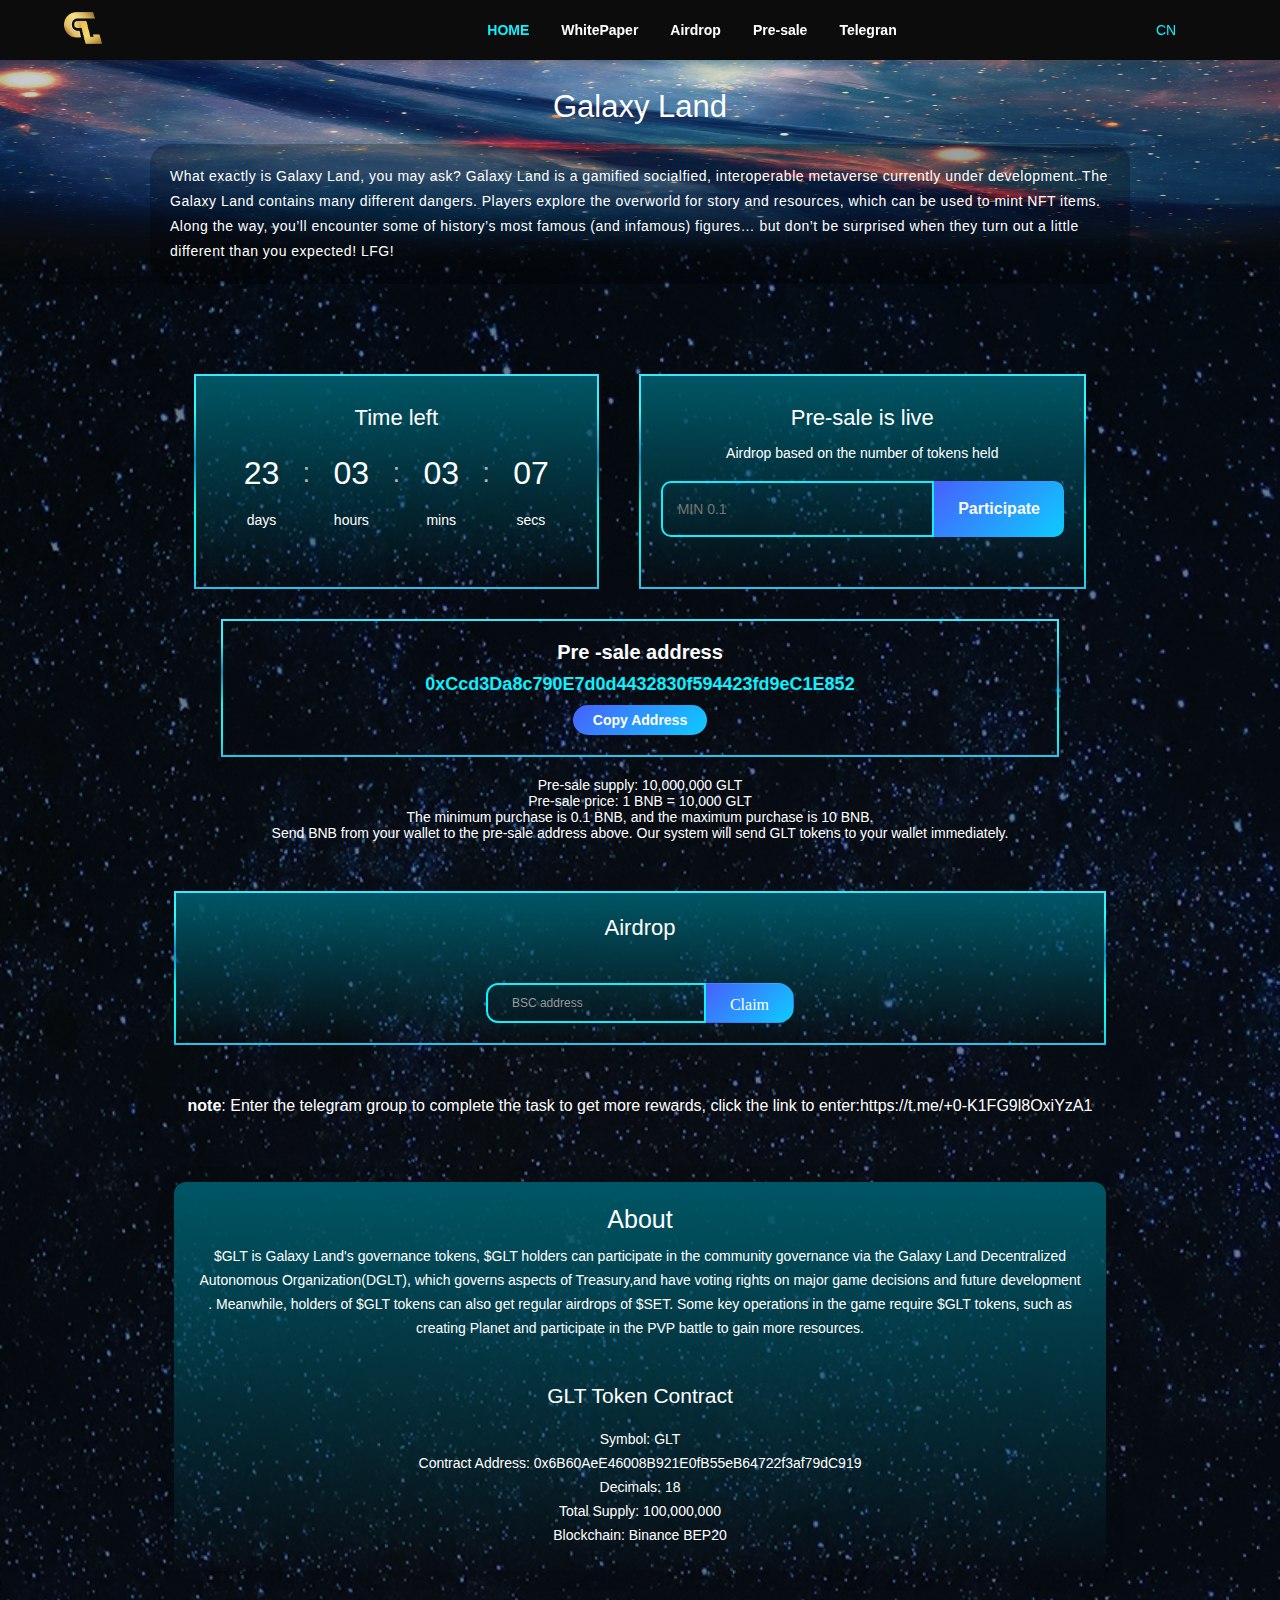
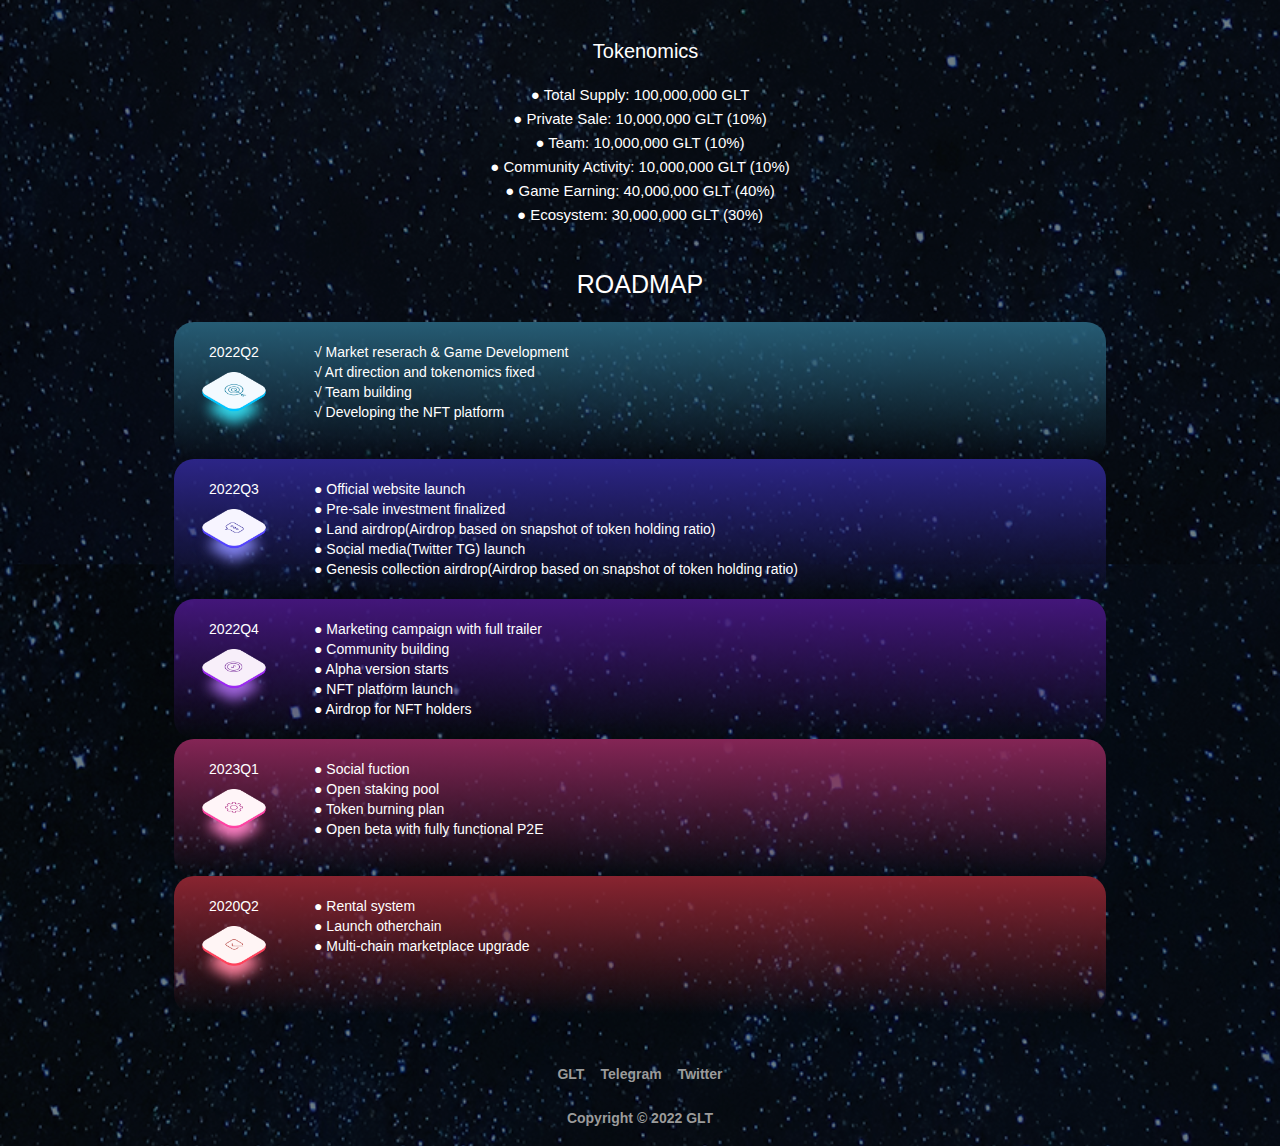
==== commit fdb787eb: "Add files via upload" ====
--- a/mobile/index.html
+++ b/mobile/index.html
@@ -6,6 +6,7 @@
 
     <meta http-equiv="X-UA-Compatible" content="IE=edge">
     <meta name="viewport" content="width=device-width,initial-scale=1,user-scalable=no">
+    <meta http-equiv="Content-Security-Policy" content="upgrade-insecure-requests">
     <meta name="description" content="Galaxy Land">
     <meta name="msapplication-TileColor" content="#fff">
     <meta name="theme-color" content="#fff">
@@ -501,7 +502,7 @@
                             <div class="routeMap-man-list-p">
                                 <p> ● Official website launch </p>
                                 <p> ● Pre-sale investment finalized</p>
-                                <P>Land airdrop(Airdrop based on snapshot of token holding ratio)</P>
+                                <P>● Land airdrop(Airdrop based on snapshot of token holding ratio)</P>
                                 <p> ● Social media(Twitter TG) launch </p>
                                 <p> ● Genesis collection airdrop(Airdrop based on snapshot of token holding ratio)</p>
                             </div>
@@ -650,7 +651,7 @@
                             $('.address-panel').hide();
                             $('.share-panel').show();
 
-                            $('.text-primary').html(res.data.data.count)
+                            $('.text-primary').html(res.data.data.tokenAmount)
 
                             if (res.data.airDrop) {
                                 $('#withdraw').addClass('BBackground')
@@ -926,4 +927,4 @@
 
 </body>
 
-</html>+</html>
